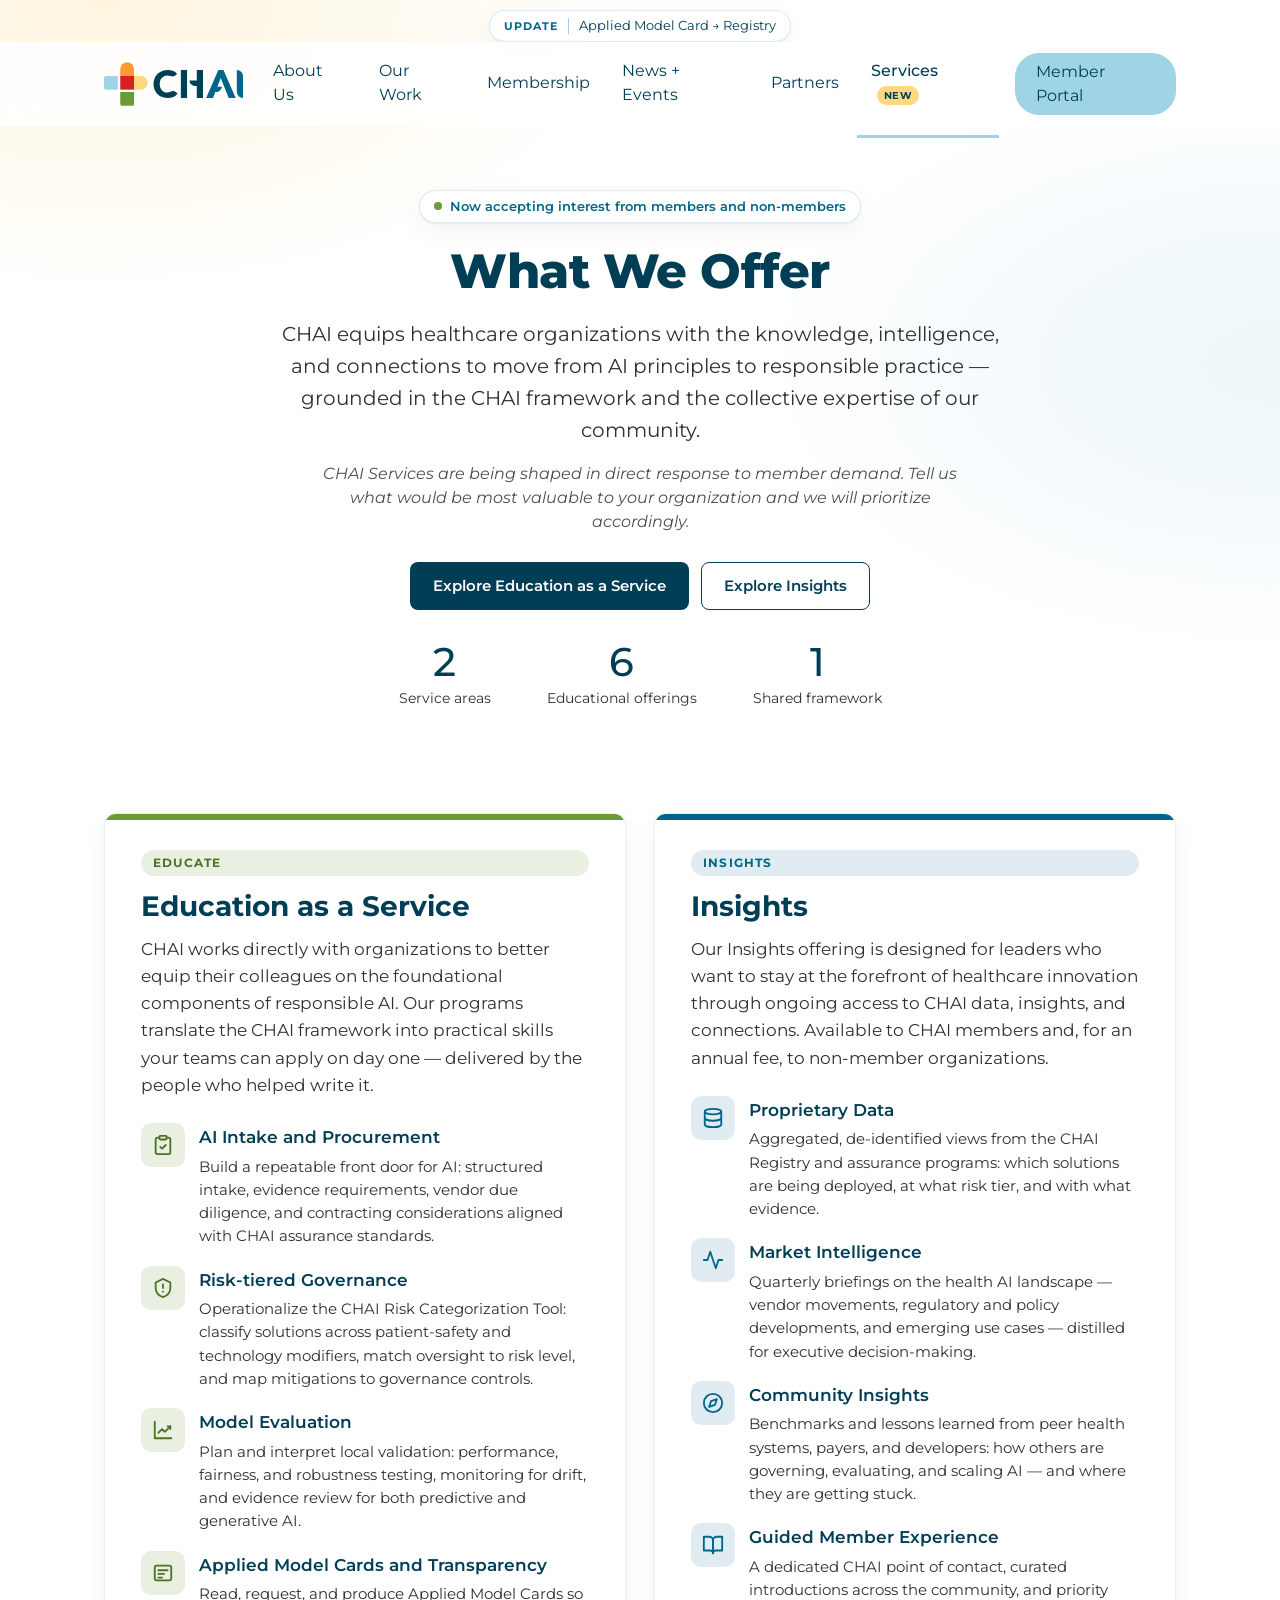
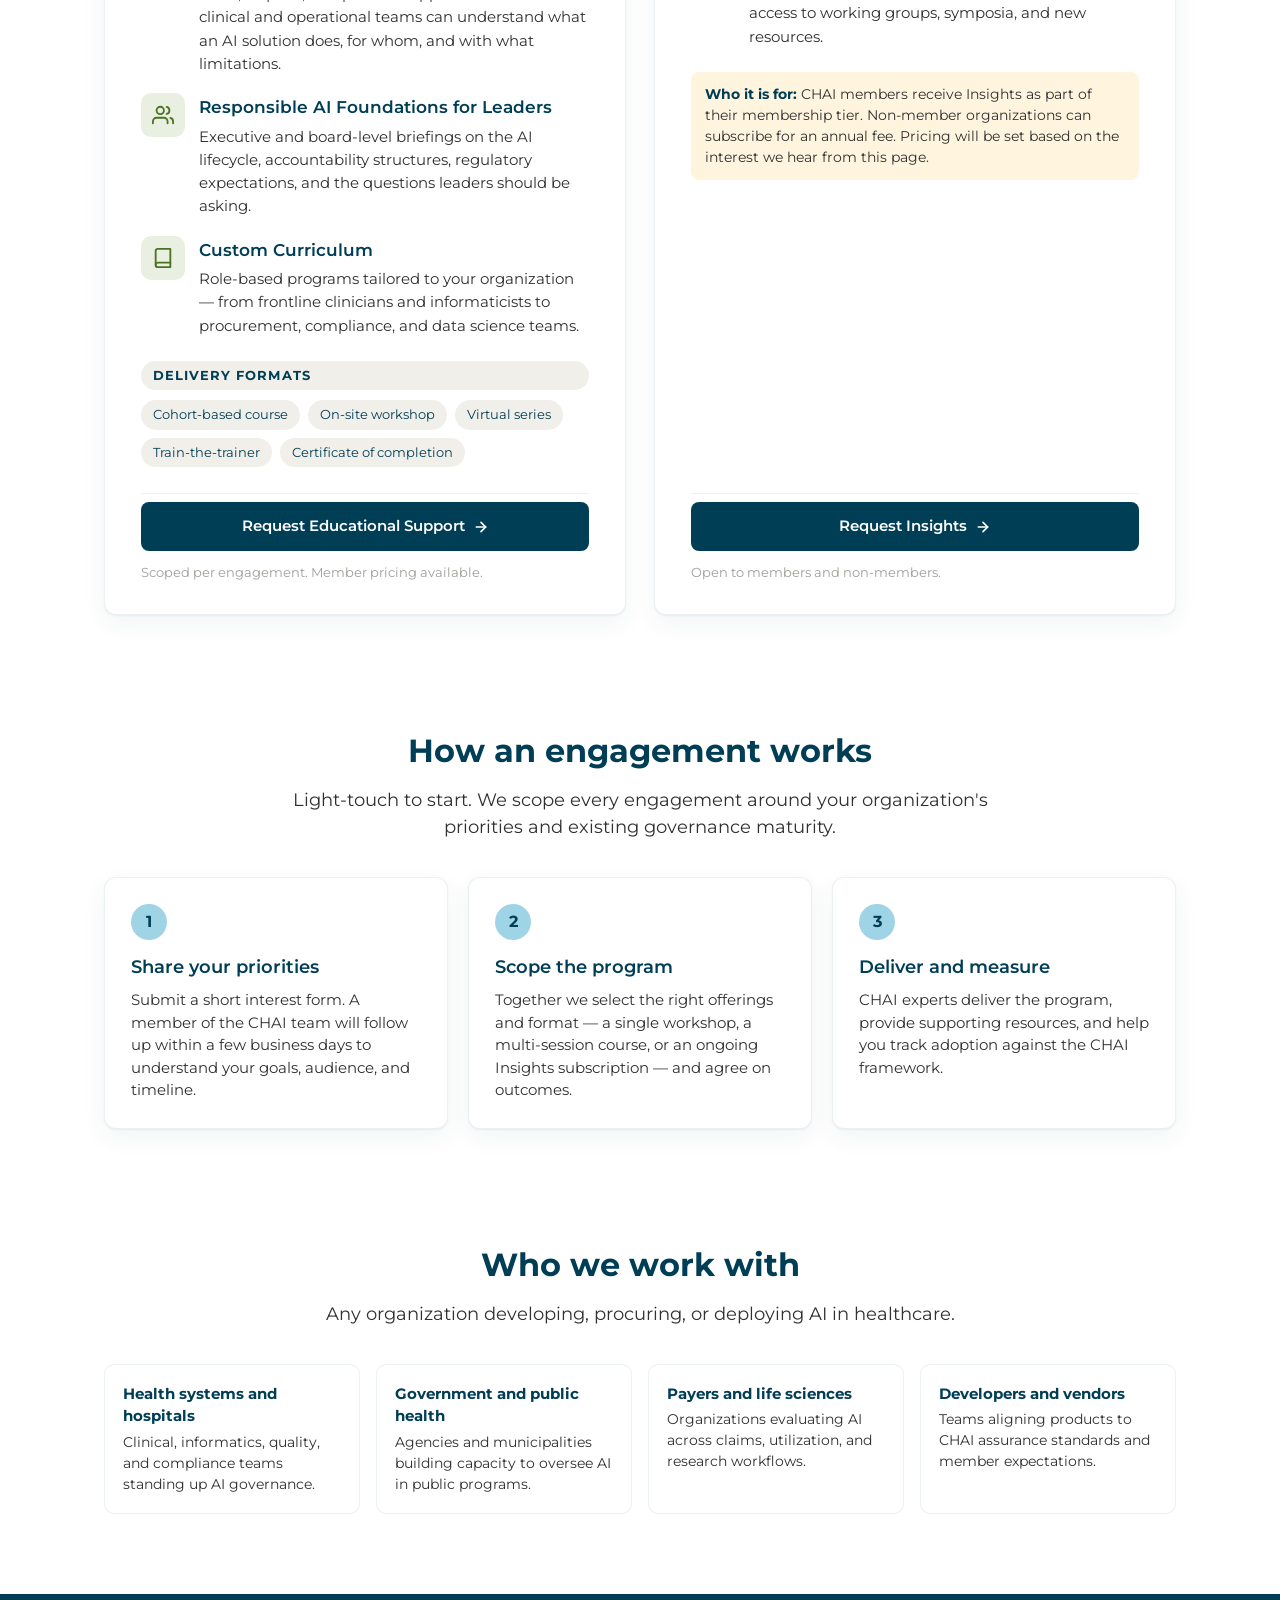
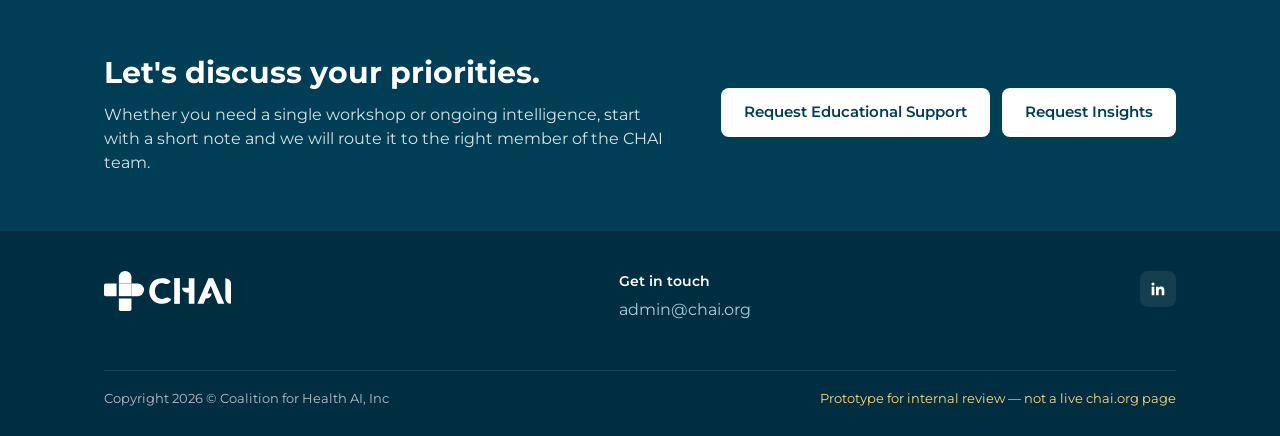
==== index.html @ 56fc94f6 "CHAI Services interest page prototype Education as a Service and Insights offerings with interest fo" ====
<!doctype html>
<html lang="en">
<head>
  <meta charset="utf-8">
  <meta name="viewport" content="width=device-width, initial-scale=1">
  <title>Services | CHAI</title>
  <meta name="description" content="CHAI Services: Education as a Service and Insights for healthcare organizations building responsible AI programs on the CHAI framework.">
  <link rel="icon" href="logo.svg" type="image/svg+xml">
  <link rel="preconnect" href="https://fonts.googleapis.com">
  <link rel="preconnect" href="https://fonts.gstatic.com" crossorigin>
  <link href="https://fonts.googleapis.com/css2?family=Montserrat:wght@400;500;600;700;800&display=swap" rel="stylesheet">
  <link rel="stylesheet" href="styles.css">
</head>
<body>

  <div class="announce">
    <a class="announce__pill" href="https://www.chai.org" target="_blank" rel="noopener"><span class="announce__tag">Update</span> Applied Model Card → Registry</a>
  </div>

  <header class="header">
    <div class="container nav">
      <a class="nav__logo" href="https://www.chai.org" aria-label="Coalition for Health AI home"><img src="logo.svg" alt="CHAI"></a>
      <nav aria-label="Primary">
        <ul class="nav__links" id="navLinks">
          <li><a href="https://www.chai.org/about-us">About Us</a></li>
          <li><a href="https://www.chai.org/our-work">Our Work</a></li>
          <li><a href="https://www.chai.org/membership">Membership</a></li>
          <li><a href="https://www.chai.org/news-events">News + Events</a></li>
          <li><a href="https://www.chai.org/partners">Partners</a></li>
          <li><a href="index.html" class="is-active" aria-current="page">Services<span class="is-new">New</span></a></li>
        </ul>
      </nav>
      <div class="nav__right">
        <a class="btn btn--pill" href="https://www.chai.org/member-portal">Member Portal</a>
        <button class="nav__toggle" id="navToggle" aria-expanded="false" aria-controls="navLinks">Menu</button>
      </div>
    </div>
  </header>

  <main>
    <!-- Hero -->
    <section class="hero container">
      <div class="hero__badge"><span class="dot"></span> Now accepting interest from members and non-members</div>
      <h1>What We Offer</h1>
      <p class="hero__lead">CHAI equips healthcare organizations with the knowledge, intelligence, and connections to move from AI principles to responsible practice — grounded in the CHAI framework and the collective expertise of our community.</p>
      <p class="hero__note">CHAI Services are being shaped in direct response to member demand. Tell us what would be most valuable to your organization and we will prioritize accordingly.</p>
      <div class="hero__actions">
        <a class="btn btn--primary" href="#education">Explore Education as a Service</a>
        <a class="btn btn--outline" href="#insights">Explore Insights</a>
      </div>
      <div class="stats" aria-label="At a glance">
        <div class="stat"><div class="stat__num">2</div><div class="stat__label">Service areas</div></div>
        <div class="stat"><div class="stat__num">6</div><div class="stat__label">Educational offerings</div></div>
        <div class="stat"><div class="stat__num">1</div><div class="stat__label">Shared framework</div></div>
      </div>
    </section>

    <!-- Two-column offerings -->
    <section class="section">
      <div class="container">
        <div class="offer-grid">

          <!-- LEFT: Education as a Service -->
          <article class="offer offer--educate" id="education">
            <span class="eyebrow eyebrow--educate">Educate</span>
            <h2>Education as a Service</h2>
            <p class="offer__intro">CHAI works directly with organizations to better equip their colleagues on the foundational components of responsible AI. Our programs translate the CHAI framework into practical skills your teams can apply on day one — delivered by the people who helped write it.</p>

            <ul class="offer__list">
              <li class="offer__item">
                <div class="offer__icon" aria-hidden="true">
                  <svg viewBox="0 0 24 24" fill="none" stroke="currentColor" stroke-width="2" stroke-linecap="round" stroke-linejoin="round"><rect x="8" y="2" width="8" height="4" rx="1"/><path d="M16 4h2a2 2 0 0 1 2 2v14a2 2 0 0 1-2 2H6a2 2 0 0 1-2-2V6a2 2 0 0 1 2-2h2"/><path d="M9 14l2 2 4-4"/></svg>
                </div>
                <div>
                  <h3>AI Intake and Procurement</h3>
                  <p>Build a repeatable front door for AI: structured intake, evidence requirements, vendor due diligence, and contracting considerations aligned with CHAI assurance standards.</p>
                </div>
              </li>
              <li class="offer__item">
                <div class="offer__icon" aria-hidden="true">
                  <svg viewBox="0 0 24 24" fill="none" stroke="currentColor" stroke-width="2" stroke-linecap="round" stroke-linejoin="round"><path d="M12 2l8 4v6c0 5-3.5 8.5-8 10-4.5-1.5-8-5-8-10V6l8-4z"/><path d="M12 8v4"/><path d="M12 16h.01"/></svg>
                </div>
                <div>
                  <h3>Risk-tiered Governance</h3>
                  <p>Operationalize the CHAI Risk Categorization Tool: classify solutions across patient-safety and technology modifiers, match oversight to risk level, and map mitigations to governance controls.</p>
                </div>
              </li>
              <li class="offer__item">
                <div class="offer__icon" aria-hidden="true">
                  <svg viewBox="0 0 24 24" fill="none" stroke="currentColor" stroke-width="2" stroke-linecap="round" stroke-linejoin="round"><path d="M3 3v18h18"/><path d="M7 15l4-4 3 3 6-6"/><path d="M17 8h3v3"/></svg>
                </div>
                <div>
                  <h3>Model Evaluation</h3>
                  <p>Plan and interpret local validation: performance, fairness, and robustness testing, monitoring for drift, and evidence review for both predictive and generative AI.</p>
                </div>
              </li>
              <li class="offer__item">
                <div class="offer__icon" aria-hidden="true">
                  <svg viewBox="0 0 24 24" fill="none" stroke="currentColor" stroke-width="2" stroke-linecap="round" stroke-linejoin="round"><rect x="3" y="4" width="18" height="16" rx="2"/><path d="M7 9h10"/><path d="M7 13h6"/><path d="M7 17h4"/></svg>
                </div>
                <div>
                  <h3>Applied Model Cards and Transparency</h3>
                  <p>Read, request, and produce Applied Model Cards so clinical and operational teams can understand what an AI solution does, for whom, and with what limitations.</p>
                </div>
              </li>
              <li class="offer__item">
                <div class="offer__icon" aria-hidden="true">
                  <svg viewBox="0 0 24 24" fill="none" stroke="currentColor" stroke-width="2" stroke-linecap="round" stroke-linejoin="round"><path d="M17 21v-2a4 4 0 0 0-4-4H5a4 4 0 0 0-4 4v2"/><circle cx="9" cy="7" r="4"/><path d="M23 21v-2a4 4 0 0 0-3-3.87"/><path d="M16 3.13a4 4 0 0 1 0 7.75"/></svg>
                </div>
                <div>
                  <h3>Responsible AI Foundations for Leaders</h3>
                  <p>Executive and board-level briefings on the AI lifecycle, accountability structures, regulatory expectations, and the questions leaders should be asking.</p>
                </div>
              </li>
              <li class="offer__item">
                <div class="offer__icon" aria-hidden="true">
                  <svg viewBox="0 0 24 24" fill="none" stroke="currentColor" stroke-width="2" stroke-linecap="round" stroke-linejoin="round"><path d="M4 19.5A2.5 2.5 0 0 1 6.5 17H20"/><path d="M6.5 2H20v20H6.5A2.5 2.5 0 0 1 4 19.5v-15A2.5 2.5 0 0 1 6.5 2z"/></svg>
                </div>
                <div>
                  <h3>Custom Curriculum</h3>
                  <p>Role-based programs tailored to your organization — from frontline clinicians and informaticists to procurement, compliance, and data science teams.</p>
                </div>
              </li>
            </ul>

            <ul class="offer__formats" aria-label="Delivery formats">
              <li class="offer__formats-label">Delivery formats</li>
              <li>Cohort-based course</li>
              <li>On-site workshop</li>
              <li>Virtual series</li>
              <li>Train-the-trainer</li>
              <li>Certificate of completion</li>
            </ul>

            <div class="offer__cta">
              <a class="btn btn--primary btn--block" href="request.html?service=education">Request Educational Support
                <svg viewBox="0 0 24 24" fill="none" stroke="currentColor" stroke-width="2.5" stroke-linecap="round" stroke-linejoin="round" aria-hidden="true"><path d="M5 12h14"/><path d="M12 5l7 7-7 7"/></svg>
              </a>
              <small>Scoped per engagement. Member pricing available.</small>
            </div>
          </article>

          <!-- RIGHT: Insights -->
          <article class="offer offer--insights" id="insights">
            <span class="eyebrow eyebrow--insights">Insights</span>
            <h2>Insights</h2>
            <p class="offer__intro">Our Insights offering is designed for leaders who want to stay at the forefront of healthcare innovation through ongoing access to CHAI data, insights, and connections. Available to CHAI members and, for an annual fee, to non-member organizations.</p>

            <ul class="offer__list">
              <li class="offer__item">
                <div class="offer__icon" aria-hidden="true">
                  <svg viewBox="0 0 24 24" fill="none" stroke="currentColor" stroke-width="2" stroke-linecap="round" stroke-linejoin="round"><ellipse cx="12" cy="5" rx="9" ry="3"/><path d="M21 12c0 1.66-4 3-9 3s-9-1.34-9-3"/><path d="M3 5v14c0 1.66 4 3 9 3s9-1.34 9-3V5"/></svg>
                </div>
                <div>
                  <h3>Proprietary Data</h3>
                  <p>Aggregated, de-identified views from the CHAI Registry and assurance programs: which solutions are being deployed, at what risk tier, and with what evidence.</p>
                </div>
              </li>
              <li class="offer__item">
                <div class="offer__icon" aria-hidden="true">
                  <svg viewBox="0 0 24 24" fill="none" stroke="currentColor" stroke-width="2" stroke-linecap="round" stroke-linejoin="round"><path d="M22 12h-4l-3 9L9 3l-3 9H2"/></svg>
                </div>
                <div>
                  <h3>Market Intelligence</h3>
                  <p>Quarterly briefings on the health AI landscape — vendor movements, regulatory and policy developments, and emerging use cases — distilled for executive decision-making.</p>
                </div>
              </li>
              <li class="offer__item">
                <div class="offer__icon" aria-hidden="true">
                  <svg viewBox="0 0 24 24" fill="none" stroke="currentColor" stroke-width="2" stroke-linecap="round" stroke-linejoin="round"><circle cx="12" cy="12" r="10"/><path d="M16.2 7.8l-2.1 6.3-6.3 2.1 2.1-6.3z"/></svg>
                </div>
                <div>
                  <h3>Community Insights</h3>
                  <p>Benchmarks and lessons learned from peer health systems, payers, and developers: how others are governing, evaluating, and scaling AI — and where they are getting stuck.</p>
                </div>
              </li>
              <li class="offer__item">
                <div class="offer__icon" aria-hidden="true">
                  <svg viewBox="0 0 24 24" fill="none" stroke="currentColor" stroke-width="2" stroke-linecap="round" stroke-linejoin="round"><path d="M2 3h6a4 4 0 0 1 4 4v14a3 3 0 0 0-3-3H2z"/><path d="M22 3h-6a4 4 0 0 0-4 4v14a3 3 0 0 1 3-3h7z"/></svg>
                </div>
                <div>
                  <h3>Guided Member Experience</h3>
                  <p>A dedicated CHAI point of contact, curated introductions across the community, and priority access to working groups, symposia, and new resources.</p>
                </div>
              </li>
            </ul>

            <p class="offer__pricing"><strong>Who it is for:</strong> CHAI members receive Insights as part of their membership tier. Non-member organizations can subscribe for an annual fee. Pricing will be set based on the interest we hear from this page.</p>

            <div class="offer__cta">
              <a class="btn btn--primary btn--block" href="request.html?service=insights">Request Insights
                <svg viewBox="0 0 24 24" fill="none" stroke="currentColor" stroke-width="2.5" stroke-linecap="round" stroke-linejoin="round" aria-hidden="true"><path d="M5 12h14"/><path d="M12 5l7 7-7 7"/></svg>
              </a>
              <small>Open to members and non-members.</small>
            </div>
          </article>

        </div>
      </div>
    </section>

    <!-- How it works -->
    <section class="section">
      <div class="container">
        <div class="section__head">
          <h2>How an engagement works</h2>
          <p>Light-touch to start. We scope every engagement around your organization's priorities and existing governance maturity.</p>
        </div>
        <div class="steps">
          <div class="step">
            <div class="step__num">1</div>
            <h3>Share your priorities</h3>
            <p>Submit a short interest form. A member of the CHAI team will follow up within a few business days to understand your goals, audience, and timeline.</p>
          </div>
          <div class="step">
            <div class="step__num">2</div>
            <h3>Scope the program</h3>
            <p>Together we select the right offerings and format — a single workshop, a multi-session course, or an ongoing Insights subscription — and agree on outcomes.</p>
          </div>
          <div class="step">
            <div class="step__num">3</div>
            <h3>Deliver and measure</h3>
            <p>CHAI experts deliver the program, provide supporting resources, and help you track adoption against the CHAI framework.</p>
          </div>
        </div>
      </div>
    </section>

    <!-- Audience -->
    <section class="section">
      <div class="container">
        <div class="section__head">
          <h2>Who we work with</h2>
          <p>Any organization developing, procuring, or deploying AI in healthcare.</p>
        </div>
        <div class="audience">
          <div class="audience__item"><strong>Health systems and hospitals</strong>Clinical, informatics, quality, and compliance teams standing up AI governance.</div>
          <div class="audience__item"><strong>Government and public health</strong>Agencies and municipalities building capacity to oversee AI in public programs.</div>
          <div class="audience__item"><strong>Payers and life sciences</strong>Organizations evaluating AI across claims, utilization, and research workflows.</div>
          <div class="audience__item"><strong>Developers and vendors</strong>Teams aligning products to CHAI assurance standards and member expectations.</div>
        </div>
      </div>
    </section>

    <!-- Contact band -->
    <section class="band">
      <div class="container">
        <div>
          <h2>Let's discuss your priorities.</h2>
          <p>Whether you need a single workshop or ongoing intelligence, start with a short note and we will route it to the right member of the CHAI team.</p>
        </div>
        <div class="band__actions">
          <a class="btn btn--light" href="request.html?service=education">Request Educational Support</a>
          <a class="btn btn--light" href="request.html?service=insights">Request Insights</a>
        </div>
      </div>
    </section>
  </main>

  <footer class="footer">
    <div class="container">
      <div class="footer__logo"><img src="logo.svg" alt="Coalition for Health AI"></div>
      <div>
        <h4>Get in touch</h4>
        <a href="mailto:admin@chai.org">admin@chai.org</a>
      </div>
      <div class="footer__social">
        <a href="https://www.linkedin.com/company/coalition-for-health-ai" target="_blank" rel="noopener" aria-label="CHAI on LinkedIn">
          <svg viewBox="0 0 24 24" fill="currentColor" aria-hidden="true"><path d="M20.45 20.45h-3.55v-5.57c0-1.33-.03-3.04-1.85-3.04-1.85 0-2.14 1.45-2.14 2.94v5.67H9.36V9h3.41v1.56h.05c.47-.9 1.63-1.85 3.36-1.85 3.6 0 4.27 2.37 4.27 5.45v6.29zM5.34 7.43a2.06 2.06 0 1 1 0-4.12 2.06 2.06 0 0 1 0 4.12zM7.12 20.45H3.56V9h3.56v11.45z"/></svg>
        </a>
      </div>
      <div class="footer__copy">
        <span>Copyright 2026 © Coalition for Health AI, Inc</span>
        <span class="footer__proto">Prototype for internal review — not a live chai.org page</span>
      </div>
    </div>
  </footer>

  <script src="app.js"></script>
</body>
</html>
---- styles.css ----
/* CHAI Services — brand tokens from the CHAI color guide */
:root {
  --dark-blue: #003E56;
  --medium-blue: #006689;
  --light-blue: #9ED4E5;
  --green: #6C9B35;
  --red: #D91F26;
  --orange: #FF9933;
  --yellow: #FFD880;
  --white: #FFFFFF;
  --light-gray: #F0EFEA;
  --medium-gray: #9E9F99;
  --dark-gray: #312F2F;
  --black: #000000;
  --light-blue-20: rgba(158, 212, 229, 0.20);
  --light-blue-40: rgba(158, 212, 229, 0.40);
  --green-15: rgba(108, 155, 53, 0.15);
  --yellow-25: rgba(255, 216, 128, 0.25);
  --orange-15: rgba(255, 153, 51, 0.15);
  --medium-blue-12: rgba(0, 102, 137, 0.12);
  --font: "Montserrat", "Helvetica Neue", Helvetica, Arial, sans-serif;
  --max: 1120px;
  --radius-card: 12px;
  --shadow: 0 1px 2px rgba(0, 62, 86, 0.06), 0 8px 24px rgba(0, 62, 86, 0.06);
}

* { box-sizing: border-box; }
html { scroll-behavior: smooth; }
body {
  margin: 0;
  font-family: var(--font);
  font-size: 16px;
  line-height: 1.5;
  color: var(--dark-gray);
  background: var(--white);
  background-image:
    radial-gradient(900px 500px at 8% 0%, var(--yellow-25), transparent 60%),
    radial-gradient(900px 500px at 100% 10%, var(--light-blue-20), transparent 60%);
  background-repeat: no-repeat;
  -webkit-font-smoothing: antialiased;
}
a { color: var(--medium-blue); text-decoration: none; }
a:hover { text-decoration: underline; }
img { max-width: 100%; display: block; }
.container { width: 100%; max-width: var(--max); margin: 0 auto; padding: 0 24px; }
.sr-only { position: absolute; width: 1px; height: 1px; overflow: hidden; clip: rect(0 0 0 0); }

/* Announcement bar */
.announce { display: flex; justify-content: center; padding: 10px 16px 0; }
.announce__pill {
  display: inline-flex; align-items: center; gap: 10px;
  background: var(--white); border: 1px solid var(--light-blue-40);
  border-radius: 999px; padding: 5px 14px; font-size: 13px; color: var(--dark-blue);
  box-shadow: var(--shadow);
}
.announce__tag { font-size: 11px; font-weight: 700; letter-spacing: .08em; text-transform: uppercase; color: var(--medium-blue); border-right: 1px solid var(--light-blue); padding-right: 10px; }

/* Header / nav */
.header { position: sticky; top: 0; z-index: 50; background: rgba(255,255,255,0.86); backdrop-filter: blur(10px); }
.nav { display: flex; align-items: center; justify-content: space-between; height: 84px; gap: 16px; }
.nav__logo img { height: 44px; width: auto; }
.nav__links { display: flex; align-items: center; gap: 4px; list-style: none; margin: 0; padding: 0; }
.nav__links a { display: inline-block; padding: 30px 14px 28px; color: var(--dark-blue); font-size: 16px; border-bottom: 3px solid transparent; }
.nav__links a:hover { text-decoration: none; color: var(--medium-blue); }
.nav__links a.is-active { border-bottom-color: var(--light-blue); font-weight: 500; }
.nav__links .is-new { display: inline-block; margin-left: 6px; font-size: 10px; font-weight: 700; letter-spacing: .06em; text-transform: uppercase; color: var(--dark-blue); background: var(--yellow); border-radius: 999px; padding: 2px 7px; vertical-align: middle; }
.nav__right { display: flex; align-items: center; gap: 10px; }
.nav__toggle { display: none; background: none; border: 1px solid var(--light-blue); border-radius: 8px; padding: 8px 10px; color: var(--dark-blue); font-family: inherit; }

/* Buttons */
.btn { display: inline-flex; align-items: center; justify-content: center; gap: 8px; font-family: inherit; cursor: pointer; border: 1px solid transparent; transition: background .15s, color .15s, transform .15s; }
.btn:hover { text-decoration: none; }
.btn--pill { background: var(--light-blue); color: var(--dark-blue); border-color: var(--light-blue); border-radius: 24px; padding: 6px 20px; font-size: 16px; }
.btn--pill:hover { background: #b6dfec; }
.btn--primary { background: var(--dark-blue); color: var(--white); border-radius: 8px; padding: 12px 22px; font-size: 15px; font-weight: 600; }
.btn--primary:hover { background: var(--medium-blue); }
.btn--outline { background: transparent; color: var(--dark-blue); border-color: var(--dark-blue); border-radius: 8px; padding: 11px 22px; font-size: 15px; font-weight: 600; }
.btn--outline:hover { background: var(--light-blue-20); }
.btn--light { background: var(--white); color: var(--dark-blue); border-radius: 8px; padding: 12px 22px; font-size: 15px; font-weight: 600; }
.btn--light:hover { background: var(--light-blue); }
.btn--block { width: 100%; }
.btn svg { width: 16px; height: 16px; }

/* Hero */
.hero { text-align: center; padding: 64px 0 40px; }
.hero__badge { display: inline-flex; align-items: center; gap: 8px; background: var(--white); border: 1px solid var(--light-blue-40); border-radius: 999px; padding: 6px 14px; font-size: 13px; font-weight: 600; color: var(--medium-blue); box-shadow: var(--shadow); margin-bottom: 22px; }
.hero__badge .dot { width: 8px; height: 8px; border-radius: 50%; background: var(--green); }
.hero h1 { font-size: 48px; line-height: 1.1; font-weight: 800; color: var(--dark-blue); margin: 0 0 20px; letter-spacing: -0.01em; }
.hero__lead { font-size: 20px; line-height: 1.6; color: var(--dark-gray); max-width: 760px; margin: 0 auto 16px; }
.hero__note { font-size: 16px; font-style: italic; color: var(--dark-gray); max-width: 680px; margin: 0 auto 28px; opacity: .85; }
.hero__actions { display: flex; gap: 12px; justify-content: center; flex-wrap: wrap; }
.stats { display: flex; justify-content: center; gap: 56px; padding: 32px 0 8px; flex-wrap: wrap; }
.stat { text-align: center; }
.stat__num { font-size: 40px; font-weight: 500; color: var(--dark-blue); line-height: 1; }
.stat__label { font-size: 14px; color: var(--dark-gray); margin-top: 6px; }

/* Section helpers */
.section { padding: 56px 0; }
.section__head { text-align: center; max-width: 720px; margin: 0 auto 36px; }
.section__head h2 { font-size: 32px; font-weight: 700; color: var(--dark-blue); margin: 0 0 12px; }
.section__head p { font-size: 18px; color: var(--dark-gray); margin: 0; }
.eyebrow { display: inline-block; font-size: 12px; font-weight: 700; letter-spacing: .1em; text-transform: uppercase; border-radius: 999px; padding: 4px 12px; margin-bottom: 14px; }
.eyebrow--educate { background: var(--green-15); color: #4e7224; }
.eyebrow--insights { background: var(--medium-blue-12); color: var(--medium-blue); }

/* Offer grid (Rock Health style two-column) */
.offer-grid { display: grid; grid-template-columns: 1fr 1fr; gap: 28px; align-items: stretch; }
.offer { background: var(--white); border: 1px solid rgba(0,62,86,0.08); border-radius: var(--radius-card); box-shadow: var(--shadow); padding: 36px 36px 32px; display: flex; flex-direction: column; position: relative; overflow: hidden; }
.offer::before { content: ""; position: absolute; left: 0; top: 0; right: 0; height: 6px; }
.offer--educate::before { background: var(--green); }
.offer--insights::before { background: var(--medium-blue); }
.offer h2 { font-size: 28px; font-weight: 700; color: var(--dark-blue); margin: 0 0 12px; line-height: 1.2; }
.offer__intro { font-size: 17px; line-height: 1.6; margin: 0 0 24px; }
.offer__list { list-style: none; margin: 0 0 24px; padding: 0; display: grid; gap: 18px; }
.offer__item { display: grid; grid-template-columns: 44px 1fr; gap: 14px; align-items: start; }
.offer__icon { width: 44px; height: 44px; border-radius: 10px; display: flex; align-items: center; justify-content: center; }
.offer__icon svg { width: 22px; height: 22px; }
.offer--educate .offer__icon { background: var(--green-15); color: #4e7224; }
.offer--insights .offer__icon { background: var(--medium-blue-12); color: var(--medium-blue); }
.offer__item h3 { font-size: 17px; font-weight: 600; color: var(--dark-blue); margin: 2px 0 4px; }
.offer__item p { margin: 0; font-size: 15px; line-height: 1.55; }
.offer__formats { display: flex; flex-wrap: wrap; gap: 8px; margin: 0 0 26px; padding: 0; list-style: none; }
.offer__formats li { font-size: 13px; color: var(--dark-blue); background: var(--light-gray); border-radius: 999px; padding: 5px 12px; }
.offer__formats-label { width: 100%; font-size: 12px; font-weight: 700; letter-spacing: .08em; text-transform: uppercase; color: var(--medium-gray); margin-bottom: 2px; }
.offer__cta { margin-top: auto; padding-top: 8px; border-top: 1px solid var(--light-gray); display: flex; flex-direction: column; gap: 12px; }
.offer__cta small { font-size: 13px; color: var(--medium-gray); }
.offer__pricing { background: var(--yellow-25); border-radius: 8px; padding: 12px 14px; font-size: 14px; margin: 0 0 22px; color: var(--dark-gray); }
.offer__pricing strong { color: var(--dark-blue); }

/* Steps */
.steps { display: grid; grid-template-columns: repeat(3, 1fr); gap: 20px; }
.step { background: var(--white); border-radius: var(--radius-card); border: 1px solid rgba(0,62,86,0.08); padding: 26px; box-shadow: var(--shadow); }
.step__num { width: 36px; height: 36px; border-radius: 50%; background: var(--light-blue); color: var(--dark-blue); font-weight: 700; display: flex; align-items: center; justify-content: center; margin-bottom: 14px; }
.step h3 { font-size: 18px; font-weight: 600; color: var(--dark-blue); margin: 0 0 8px; }
.step p { margin: 0; font-size: 15px; }

/* Audience */
.audience { display: grid; grid-template-columns: repeat(4, 1fr); gap: 16px; }
.audience__item { background: var(--white); border-radius: 10px; border: 1px solid rgba(0,62,86,0.08); padding: 18px; font-size: 14px; }
.audience__item strong { display: block; color: var(--dark-blue); font-size: 15px; margin-bottom: 4px; }

/* Contact band */
.band { background: var(--dark-blue); color: var(--white); padding: 56px 0; margin-top: 24px; }
.band .container { display: flex; align-items: center; justify-content: space-between; gap: 24px; flex-wrap: wrap; }
.band h2 { font-size: 30px; font-weight: 700; margin: 0 0 8px; color: var(--white); }
.band p { margin: 0; color: rgba(255,255,255,0.85); max-width: 560px; }
.band__actions { display: flex; gap: 12px; flex-wrap: wrap; }

/* Footer */
.footer { background: #002d3f; color: var(--white); padding: 40px 0 28px; }
.footer .container { display: flex; align-items: flex-start; justify-content: space-between; gap: 24px; flex-wrap: wrap; }
.footer__logo img { height: 40px; width: auto; filter: brightness(0) invert(1); }
.footer h4 { margin: 0 0 6px; font-size: 14px; font-weight: 600; color: var(--white); }
.footer a { color: var(--light-blue); }
.footer__social a { display: inline-flex; width: 36px; height: 36px; border-radius: 8px; background: rgba(255,255,255,0.08); align-items: center; justify-content: center; color: var(--white); }
.footer__social svg { width: 18px; height: 18px; }
.footer__copy { width: 100%; margin-top: 24px; padding-top: 18px; border-top: 1px solid rgba(255,255,255,0.12); font-size: 13px; color: rgba(255,255,255,0.7); display: flex; justify-content: space-between; flex-wrap: wrap; gap: 8px; }
.footer__proto { color: var(--yellow); }

/* Form page */
.form-wrap { max-width: 680px; margin: 0 auto; }
.form-card { background: var(--white); border-radius: var(--radius-card); border: 1px solid rgba(0,62,86,0.08); box-shadow: var(--shadow); padding: 36px; }
.form-card.is-hidden { display: none; }
.field { margin-bottom: 20px; }
.field label { display: block; font-size: 14px; font-weight: 600; color: var(--dark-blue); margin-bottom: 6px; }
.field label .req { color: var(--red); }
.field input, .field select, .field textarea {
  width: 100%; font-family: inherit; font-size: 16px; color: var(--dark-gray);
  border: 1px solid #cfd8dc; border-radius: 8px; padding: 12px 14px; background: var(--white);
}
.field input:focus, .field select:focus, .field textarea:focus { outline: 2px solid var(--light-blue); border-color: var(--medium-blue); }
.field textarea { min-height: 140px; resize: vertical; }
.field__hint { font-size: 13px; color: var(--medium-gray); margin-top: 6px; }
.field.has-error input, .field.has-error select, .field.has-error textarea { border-color: var(--red); }
.field__error { display: none; font-size: 13px; color: var(--red); margin-top: 6px; }
.field.has-error .field__error { display: block; }
.form-foot { display: flex; align-items: center; justify-content: space-between; gap: 16px; flex-wrap: wrap; margin-top: 8px; }
.form-foot small { color: var(--medium-gray); font-size: 13px; }
.success { display: none; text-align: center; }
.success.is-visible { display: block; }
.success__icon { width: 64px; height: 64px; border-radius: 50%; background: var(--green-15); color: var(--green); display: flex; align-items: center; justify-content: center; margin: 0 auto 18px; }
.success__icon svg { width: 30px; height: 30px; }
.success h2 { color: var(--dark-blue); font-size: 26px; margin: 0 0 10px; }
.success p { margin: 0 0 20px; }
.summary { text-align: left; background: var(--light-gray); border-radius: 8px; padding: 16px 18px; font-size: 14px; margin: 0 0 22px; }
.summary dt { font-weight: 600; color: var(--dark-blue); margin-top: 8px; }
.summary dt:first-child { margin-top: 0; }
.summary dd { margin: 0; white-space: pre-wrap; }
.service-chips { display: flex; gap: 8px; flex-wrap: wrap; margin-bottom: 26px; }
.service-chips button { font-family: inherit; font-size: 13px; border: 1px solid var(--light-blue); background: var(--white); color: var(--dark-blue); border-radius: 999px; padding: 6px 12px; cursor: pointer; }
.service-chips button.is-on { background: var(--light-blue); font-weight: 600; }

/* Responsive */
@media (max-width: 960px) {
  .offer-grid { grid-template-columns: 1fr; }
  .steps { grid-template-columns: 1fr; }
  .audience { grid-template-columns: 1fr 1fr; }
}
@media (max-width: 820px) {
  .nav__links { display: none; position: absolute; top: 84px; left: 0; right: 0; background: var(--white); flex-direction: column; align-items: stretch; padding: 8px 16px 16px; box-shadow: var(--shadow); }
  .nav__links.is-open { display: flex; }
  .nav__links a { padding: 12px 8px; border-bottom: 1px solid var(--light-gray); border-left: 3px solid transparent; }
  .nav__links a.is-active { border-bottom-color: var(--light-gray); border-left-color: var(--light-blue); }
  .nav__toggle { display: inline-block; }
  .hero h1 { font-size: 36px; }
  .hero__lead { font-size: 18px; }
  .offer { padding: 28px 22px; }
  .form-card { padding: 24px 18px; }
  .audience { grid-template-columns: 1fr; }
  .stats { gap: 32px; }
}
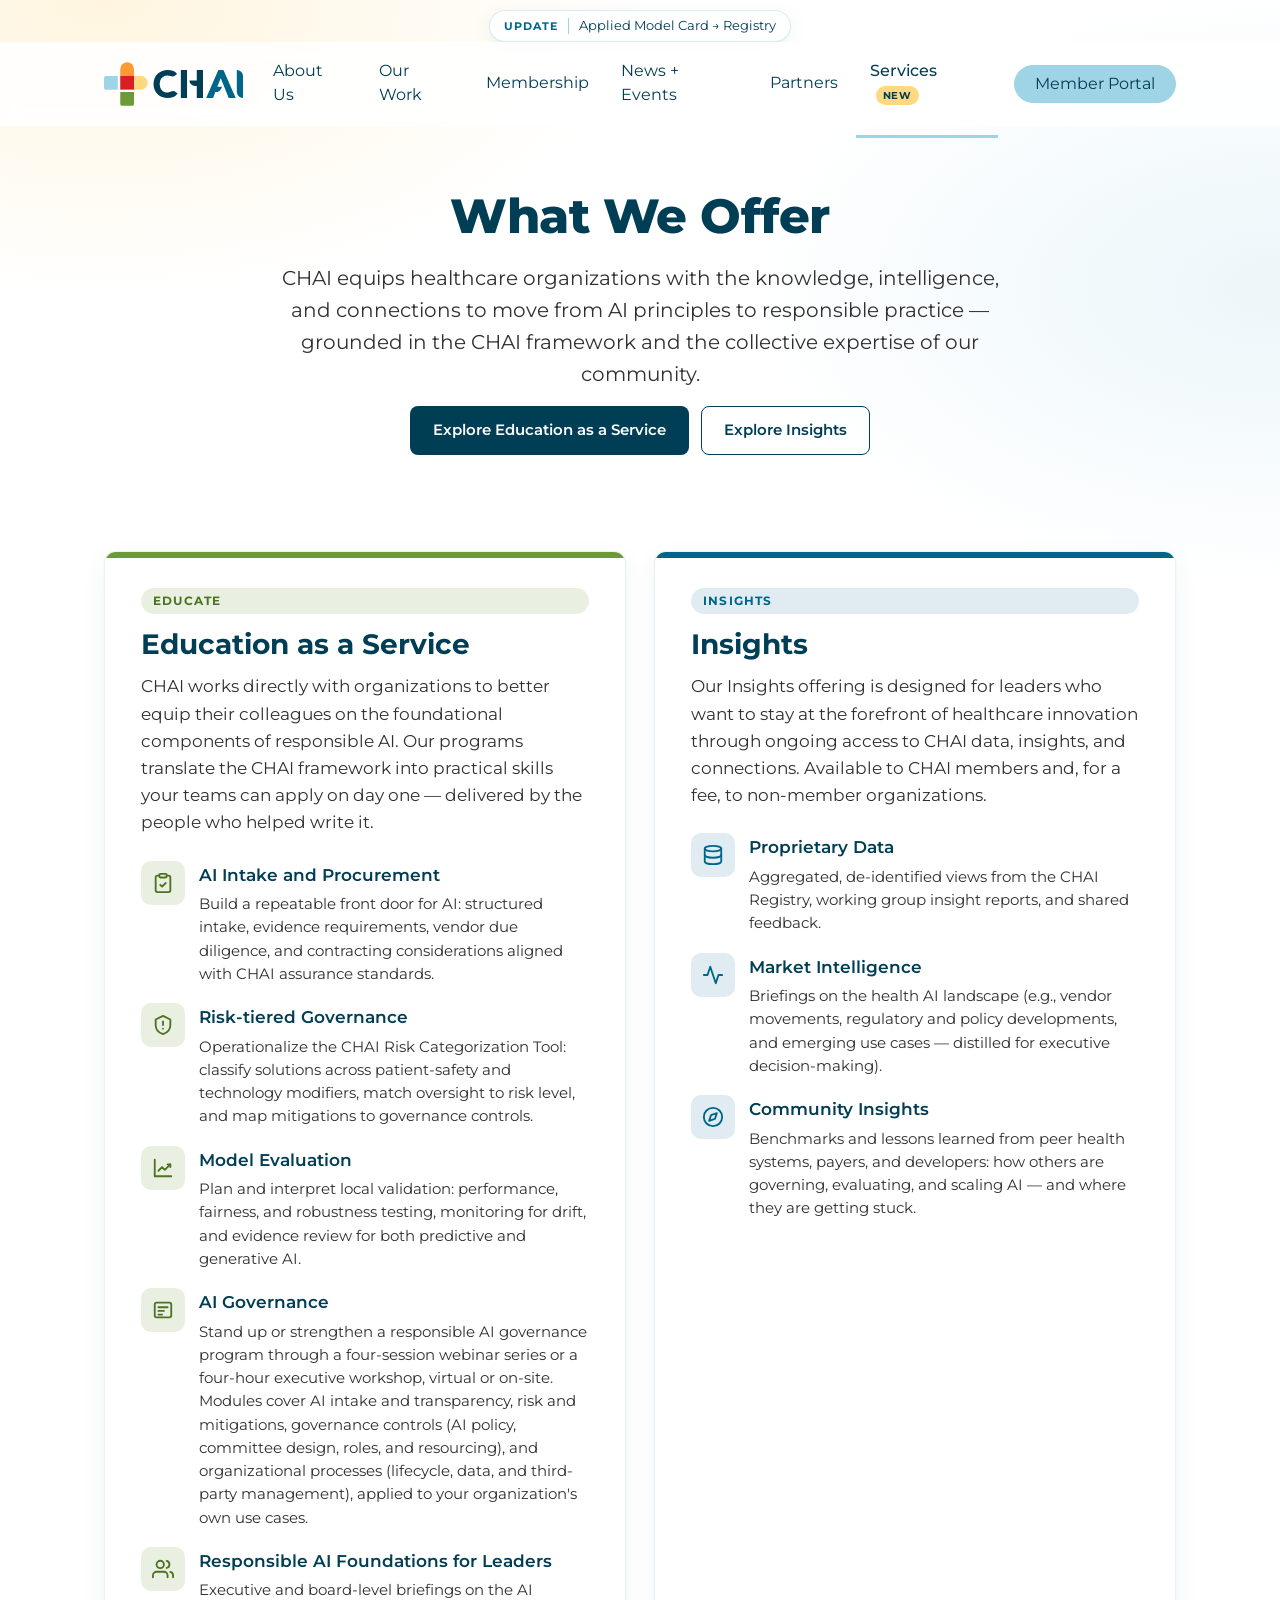
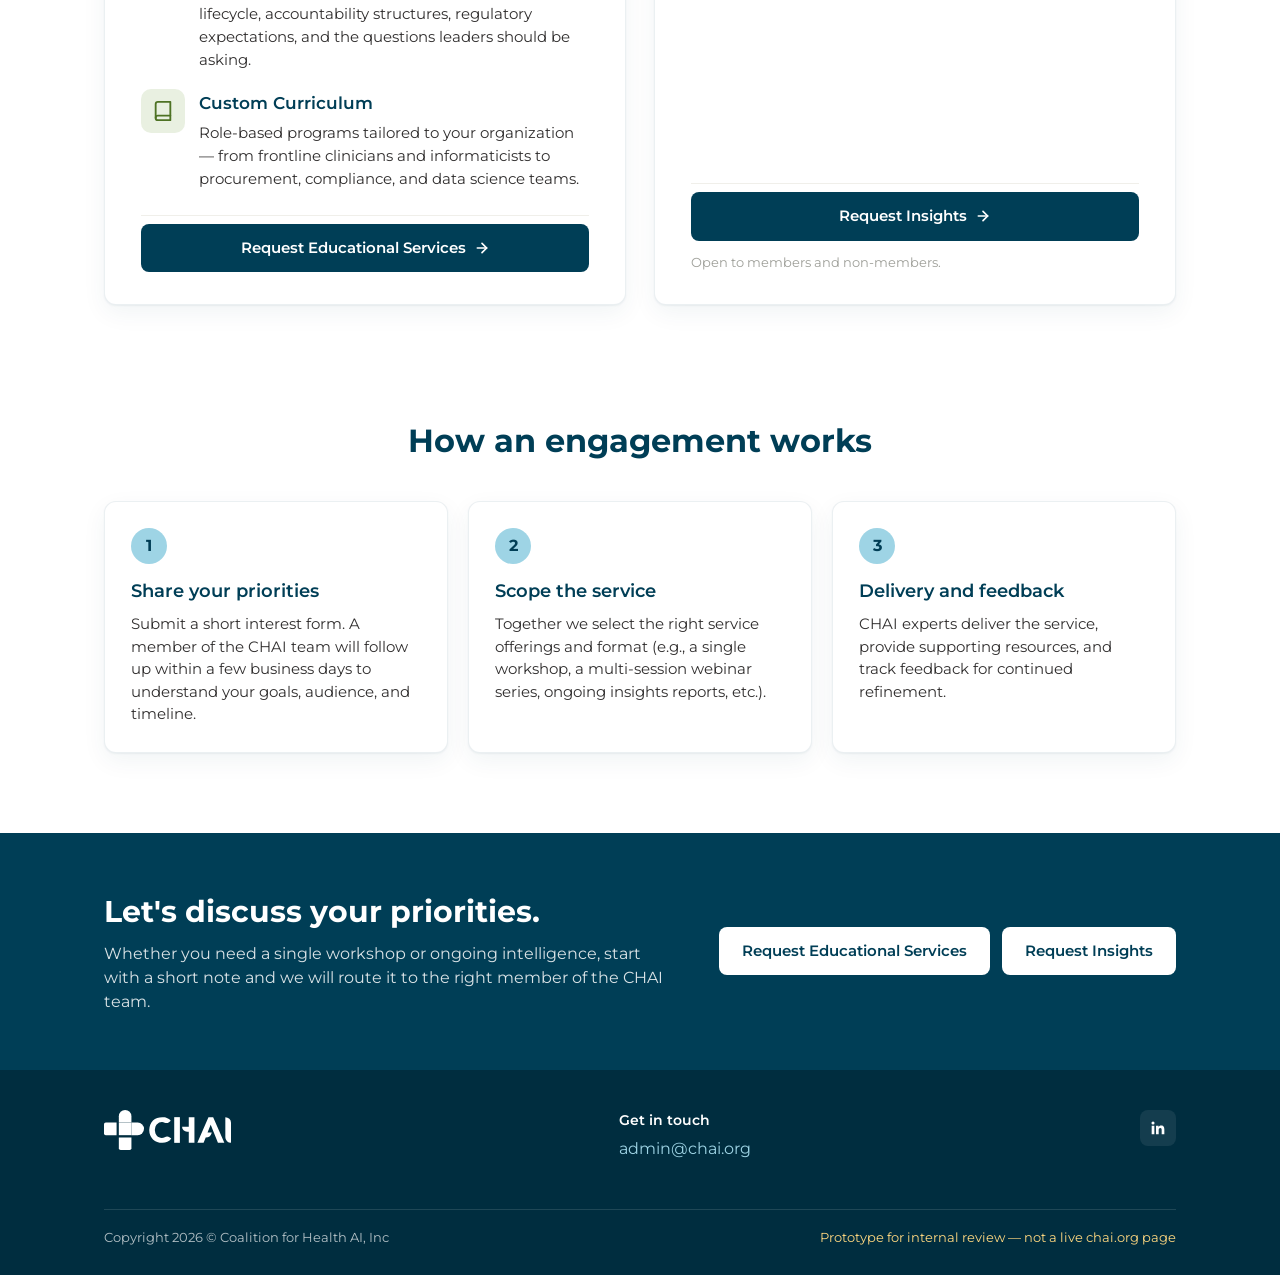
==== commit d23c9066: "Round 2 content edits Trim hero, remove stats and audience sections, add AI Governance offering from" ====
--- a/index.html
+++ b/index.html
@@ -40,18 +40,11 @@
   <main>
     <!-- Hero -->
     <section class="hero container">
-      <div class="hero__badge"><span class="dot"></span> Now accepting interest from members and non-members</div>
       <h1>What We Offer</h1>
       <p class="hero__lead">CHAI equips healthcare organizations with the knowledge, intelligence, and connections to move from AI principles to responsible practice — grounded in the CHAI framework and the collective expertise of our community.</p>
-      <p class="hero__note">CHAI Services are being shaped in direct response to member demand. Tell us what would be most valuable to your organization and we will prioritize accordingly.</p>
       <div class="hero__actions">
         <a class="btn btn--primary" href="#education">Explore Education as a Service</a>
         <a class="btn btn--outline" href="#insights">Explore Insights</a>
-      </div>
-      <div class="stats" aria-label="At a glance">
-        <div class="stat"><div class="stat__num">2</div><div class="stat__label">Service areas</div></div>
-        <div class="stat"><div class="stat__num">6</div><div class="stat__label">Educational offerings</div></div>
-        <div class="stat"><div class="stat__num">1</div><div class="stat__label">Shared framework</div></div>
       </div>
     </section>
 
@@ -99,8 +92,8 @@
                   <svg viewBox="0 0 24 24" fill="none" stroke="currentColor" stroke-width="2" stroke-linecap="round" stroke-linejoin="round"><rect x="3" y="4" width="18" height="16" rx="2"/><path d="M7 9h10"/><path d="M7 13h6"/><path d="M7 17h4"/></svg>
                 </div>
                 <div>
-                  <h3>Applied Model Cards and Transparency</h3>
-                  <p>Read, request, and produce Applied Model Cards so clinical and operational teams can understand what an AI solution does, for whom, and with what limitations.</p>
+                  <h3>AI Governance</h3>
+                  <p>Stand up or strengthen a responsible AI governance program through a four-session webinar series or a four-hour executive workshop, virtual or on-site. Modules cover AI intake and transparency, risk and mitigations, governance controls (AI policy, committee design, roles, and resourcing), and organizational processes (lifecycle, data, and third-party management), applied to your organization's own use cases.</p>
                 </div>
               </li>
               <li class="offer__item">
@@ -123,20 +116,10 @@
               </li>
             </ul>
 
-            <ul class="offer__formats" aria-label="Delivery formats">
-              <li class="offer__formats-label">Delivery formats</li>
-              <li>Cohort-based course</li>
-              <li>On-site workshop</li>
-              <li>Virtual series</li>
-              <li>Train-the-trainer</li>
-              <li>Certificate of completion</li>
-            </ul>
-
             <div class="offer__cta">
-              <a class="btn btn--primary btn--block" href="request.html?service=education">Request Educational Support
+              <a class="btn btn--primary btn--block" href="request.html?service=education">Request Educational Services
                 <svg viewBox="0 0 24 24" fill="none" stroke="currentColor" stroke-width="2.5" stroke-linecap="round" stroke-linejoin="round" aria-hidden="true"><path d="M5 12h14"/><path d="M12 5l7 7-7 7"/></svg>
               </a>
-              <small>Scoped per engagement. Member pricing available.</small>
             </div>
           </article>
 
@@ -144,7 +127,7 @@
           <article class="offer offer--insights" id="insights">
             <span class="eyebrow eyebrow--insights">Insights</span>
             <h2>Insights</h2>
-            <p class="offer__intro">Our Insights offering is designed for leaders who want to stay at the forefront of healthcare innovation through ongoing access to CHAI data, insights, and connections. Available to CHAI members and, for an annual fee, to non-member organizations.</p>
+            <p class="offer__intro">Our Insights offering is designed for leaders who want to stay at the forefront of healthcare innovation through ongoing access to CHAI data, insights, and connections. Available to CHAI members and, for a fee, to non-member organizations.</p>
 
             <ul class="offer__list">
               <li class="offer__item">
@@ -153,7 +136,7 @@
                 </div>
                 <div>
                   <h3>Proprietary Data</h3>
-                  <p>Aggregated, de-identified views from the CHAI Registry and assurance programs: which solutions are being deployed, at what risk tier, and with what evidence.</p>
+                  <p>Aggregated, de-identified views from the CHAI Registry, working group insight reports, and shared feedback.</p>
                 </div>
               </li>
               <li class="offer__item">
@@ -162,7 +145,7 @@
                 </div>
                 <div>
                   <h3>Market Intelligence</h3>
-                  <p>Quarterly briefings on the health AI landscape — vendor movements, regulatory and policy developments, and emerging use cases — distilled for executive decision-making.</p>
+                  <p>Briefings on the health AI landscape (e.g., vendor movements, regulatory and policy developments, and emerging use cases — distilled for executive decision-making).</p>
                 </div>
               </li>
               <li class="offer__item">
@@ -174,18 +157,7 @@
                   <p>Benchmarks and lessons learned from peer health systems, payers, and developers: how others are governing, evaluating, and scaling AI — and where they are getting stuck.</p>
                 </div>
               </li>
-              <li class="offer__item">
-                <div class="offer__icon" aria-hidden="true">
-                  <svg viewBox="0 0 24 24" fill="none" stroke="currentColor" stroke-width="2" stroke-linecap="round" stroke-linejoin="round"><path d="M2 3h6a4 4 0 0 1 4 4v14a3 3 0 0 0-3-3H2z"/><path d="M22 3h-6a4 4 0 0 0-4 4v14a3 3 0 0 1 3-3h7z"/></svg>
-                </div>
-                <div>
-                  <h3>Guided Member Experience</h3>
-                  <p>A dedicated CHAI point of contact, curated introductions across the community, and priority access to working groups, symposia, and new resources.</p>
-                </div>
-              </li>
             </ul>
-
-            <p class="offer__pricing"><strong>Who it is for:</strong> CHAI members receive Insights as part of their membership tier. Non-member organizations can subscribe for an annual fee. Pricing will be set based on the interest we hear from this page.</p>
 
             <div class="offer__cta">
               <a class="btn btn--primary btn--block" href="request.html?service=insights">Request Insights
@@ -204,7 +176,6 @@
       <div class="container">
         <div class="section__head">
           <h2>How an engagement works</h2>
-          <p>Light-touch to start. We scope every engagement around your organization's priorities and existing governance maturity.</p>
         </div>
         <div class="steps">
           <div class="step">
@@ -214,30 +185,14 @@
           </div>
           <div class="step">
             <div class="step__num">2</div>
-            <h3>Scope the program</h3>
-            <p>Together we select the right offerings and format — a single workshop, a multi-session course, or an ongoing Insights subscription — and agree on outcomes.</p>
+            <h3>Scope the service</h3>
+            <p>Together we select the right service offerings and format (e.g., a single workshop, a multi-session webinar series, ongoing insights reports, etc.).</p>
           </div>
           <div class="step">
             <div class="step__num">3</div>
-            <h3>Deliver and measure</h3>
-            <p>CHAI experts deliver the program, provide supporting resources, and help you track adoption against the CHAI framework.</p>
+            <h3>Delivery and feedback</h3>
+            <p>CHAI experts deliver the service, provide supporting resources, and track feedback for continued refinement.</p>
           </div>
-        </div>
-      </div>
-    </section>
-
-    <!-- Audience -->
-    <section class="section">
-      <div class="container">
-        <div class="section__head">
-          <h2>Who we work with</h2>
-          <p>Any organization developing, procuring, or deploying AI in healthcare.</p>
-        </div>
-        <div class="audience">
-          <div class="audience__item"><strong>Health systems and hospitals</strong>Clinical, informatics, quality, and compliance teams standing up AI governance.</div>
-          <div class="audience__item"><strong>Government and public health</strong>Agencies and municipalities building capacity to oversee AI in public programs.</div>
-          <div class="audience__item"><strong>Payers and life sciences</strong>Organizations evaluating AI across claims, utilization, and research workflows.</div>
-          <div class="audience__item"><strong>Developers and vendors</strong>Teams aligning products to CHAI assurance standards and member expectations.</div>
         </div>
       </div>
     </section>
@@ -250,7 +205,7 @@
           <p>Whether you need a single workshop or ongoing intelligence, start with a short note and we will route it to the right member of the CHAI team.</p>
         </div>
         <div class="band__actions">
-          <a class="btn btn--light" href="request.html?service=education">Request Educational Support</a>
+          <a class="btn btn--light" href="request.html?service=education">Request Educational Services</a>
           <a class="btn btn--light" href="request.html?service=insights">Request Insights</a>
         </div>
       </div>
--- a/styles.css
+++ b/styles.css
@@ -70,7 +70,7 @@
 /* Buttons */
 .btn { display: inline-flex; align-items: center; justify-content: center; gap: 8px; font-family: inherit; cursor: pointer; border: 1px solid transparent; transition: background .15s, color .15s, transform .15s; }
 .btn:hover { text-decoration: none; }
-.btn--pill { background: var(--light-blue); color: var(--dark-blue); border-color: var(--light-blue); border-radius: 24px; padding: 6px 20px; font-size: 16px; }
+.btn--pill { white-space: nowrap; background: var(--light-blue); color: var(--dark-blue); border-color: var(--light-blue); border-radius: 24px; padding: 6px 20px; font-size: 16px; }
 .btn--pill:hover { background: #b6dfec; }
 .btn--primary { background: var(--dark-blue); color: var(--white); border-radius: 8px; padding: 12px 22px; font-size: 15px; font-weight: 600; }
 .btn--primary:hover { background: var(--medium-blue); }
@@ -199,7 +199,8 @@
 @media (max-width: 820px) {
   .nav__links { display: none; position: absolute; top: 84px; left: 0; right: 0; background: var(--white); flex-direction: column; align-items: stretch; padding: 8px 16px 16px; box-shadow: var(--shadow); }
   .nav__links.is-open { display: flex; }
-  .nav__links a { padding: 12px 8px; border-bottom: 1px solid var(--light-gray); border-left: 3px solid transparent; }
+  .nav__links li { width: 100%; }
+  .nav__links a { display: block; padding: 12px 8px; border-bottom: 1px solid var(--light-gray); border-left: 3px solid transparent; }
   .nav__links a.is-active { border-bottom-color: var(--light-gray); border-left-color: var(--light-blue); }
   .nav__toggle { display: inline-block; }
   .hero h1 { font-size: 36px; }
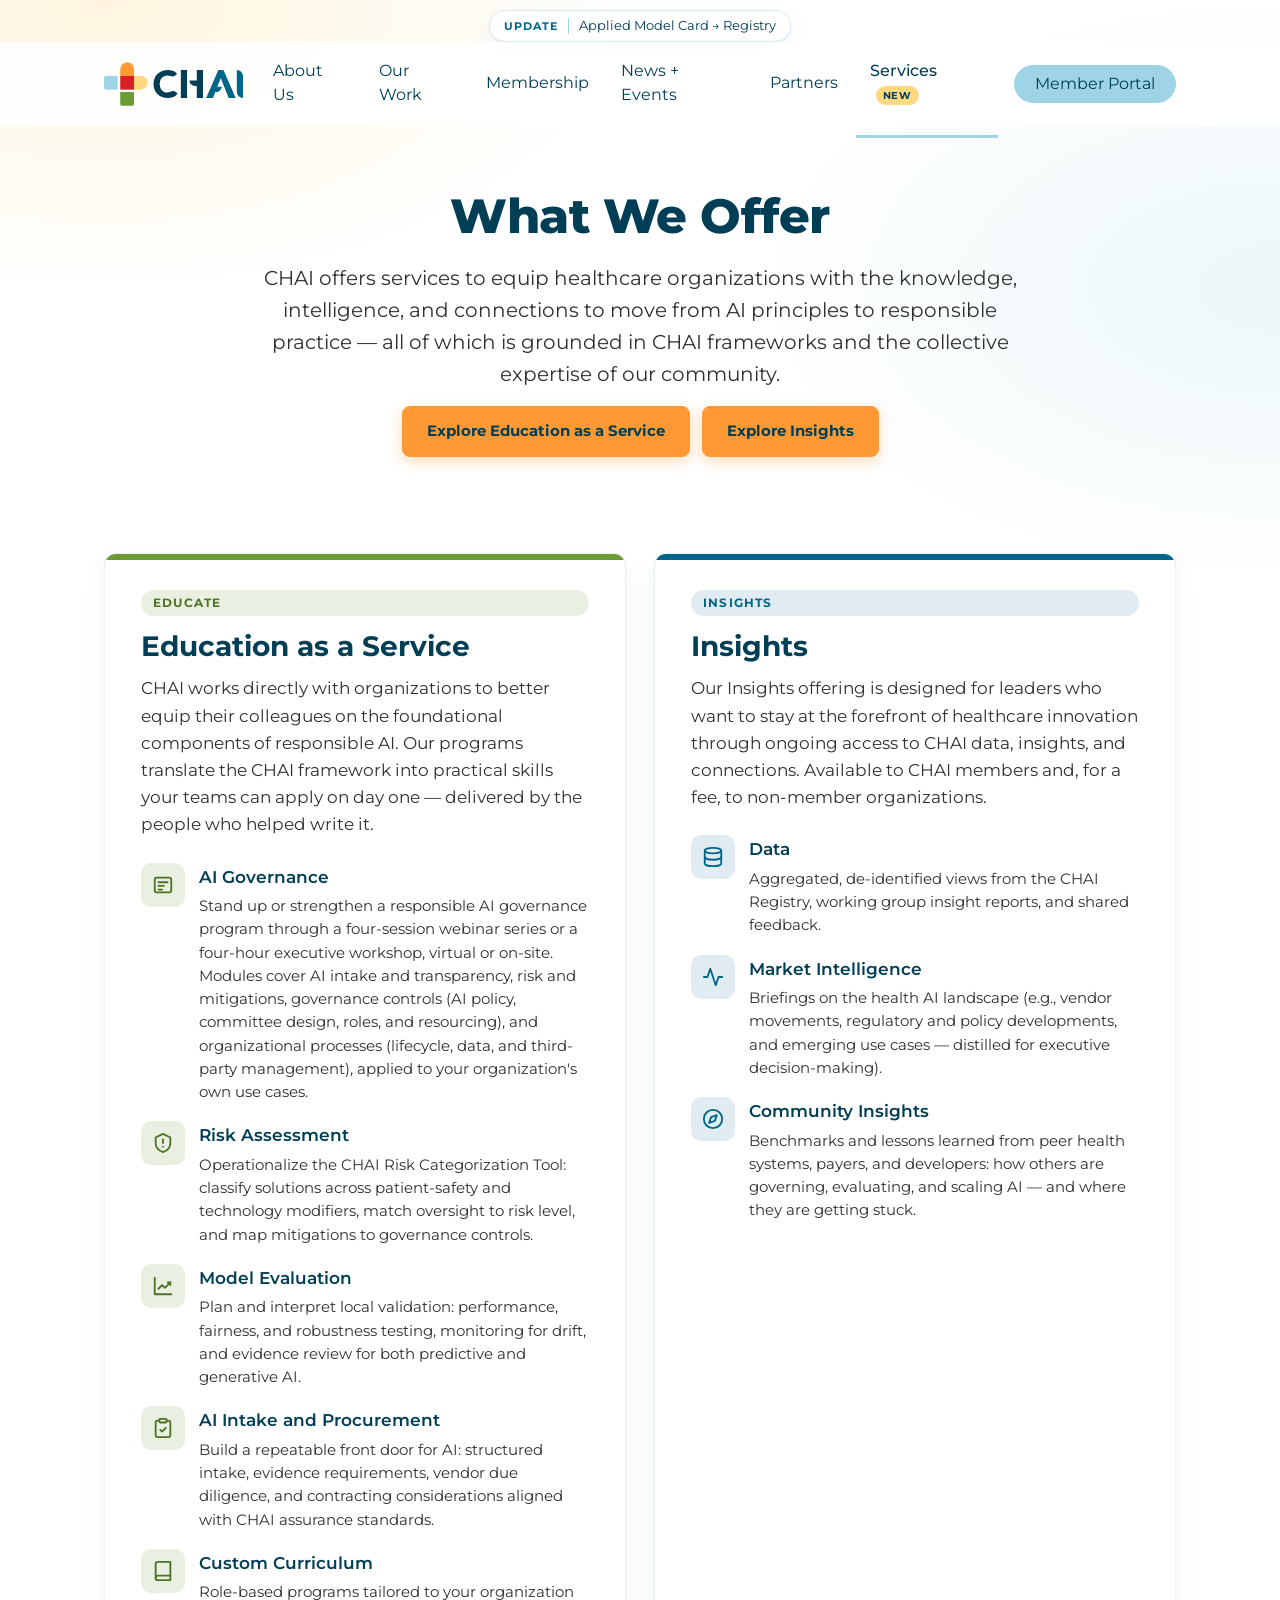
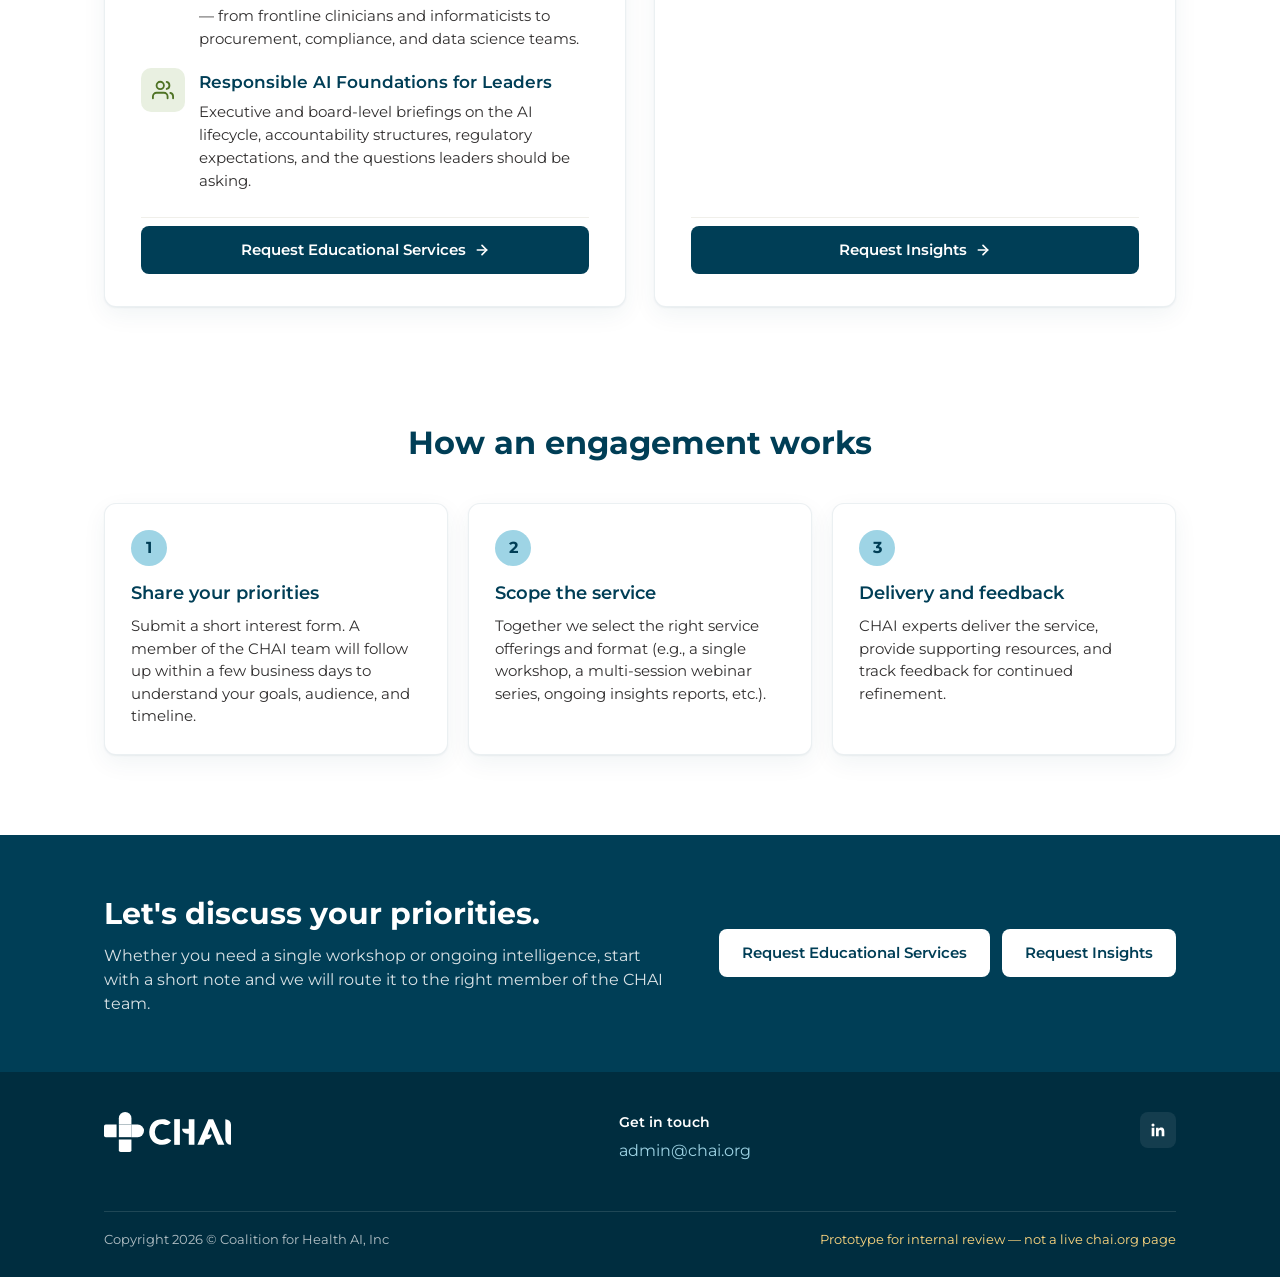
==== commit e0473f5b: "Round 3 edits: hero copy, orange CTAs, reorder offerings, rename Risk Assessment and Data Co-Authore" ====
--- a/index.html
+++ b/index.html
@@ -41,10 +41,10 @@
     <!-- Hero -->
     <section class="hero container">
       <h1>What We Offer</h1>
-      <p class="hero__lead">CHAI equips healthcare organizations with the knowledge, intelligence, and connections to move from AI principles to responsible practice — grounded in the CHAI framework and the collective expertise of our community.</p>
+      <p class="hero__lead">CHAI offers services to equip healthcare organizations with the knowledge, intelligence, and connections to move from AI principles to responsible practice — all of which is grounded in CHAI frameworks and the collective expertise of our community.</p>
       <div class="hero__actions">
-        <a class="btn btn--primary" href="#education">Explore Education as a Service</a>
-        <a class="btn btn--outline" href="#insights">Explore Insights</a>
+        <a class="btn btn--cta" href="#education">Explore Education as a Service</a>
+        <a class="btn btn--cta" href="#insights">Explore Insights</a>
       </div>
     </section>
 
@@ -62,6 +62,33 @@
             <ul class="offer__list">
               <li class="offer__item">
                 <div class="offer__icon" aria-hidden="true">
+                  <svg viewBox="0 0 24 24" fill="none" stroke="currentColor" stroke-width="2" stroke-linecap="round" stroke-linejoin="round"><rect x="3" y="4" width="18" height="16" rx="2"/><path d="M7 9h10"/><path d="M7 13h6"/><path d="M7 17h4"/></svg>
+                </div>
+                <div>
+                  <h3>AI Governance</h3>
+                  <p>Stand up or strengthen a responsible AI governance program through a four-session webinar series or a four-hour executive workshop, virtual or on-site. Modules cover AI intake and transparency, risk and mitigations, governance controls (AI policy, committee design, roles, and resourcing), and organizational processes (lifecycle, data, and third-party management), applied to your organization's own use cases.</p>
+                </div>
+              </li>
+              <li class="offer__item">
+                <div class="offer__icon" aria-hidden="true">
+                  <svg viewBox="0 0 24 24" fill="none" stroke="currentColor" stroke-width="2" stroke-linecap="round" stroke-linejoin="round"><path d="M12 2l8 4v6c0 5-3.5 8.5-8 10-4.5-1.5-8-5-8-10V6l8-4z"/><path d="M12 8v4"/><path d="M12 16h.01"/></svg>
+                </div>
+                <div>
+                  <h3>Risk Assessment</h3>
+                  <p>Operationalize the CHAI Risk Categorization Tool: classify solutions across patient-safety and technology modifiers, match oversight to risk level, and map mitigations to governance controls.</p>
+                </div>
+              </li>
+              <li class="offer__item">
+                <div class="offer__icon" aria-hidden="true">
+                  <svg viewBox="0 0 24 24" fill="none" stroke="currentColor" stroke-width="2" stroke-linecap="round" stroke-linejoin="round"><path d="M3 3v18h18"/><path d="M7 15l4-4 3 3 6-6"/><path d="M17 8h3v3"/></svg>
+                </div>
+                <div>
+                  <h3>Model Evaluation</h3>
+                  <p>Plan and interpret local validation: performance, fairness, and robustness testing, monitoring for drift, and evidence review for both predictive and generative AI.</p>
+                </div>
+              </li>
+              <li class="offer__item">
+                <div class="offer__icon" aria-hidden="true">
                   <svg viewBox="0 0 24 24" fill="none" stroke="currentColor" stroke-width="2" stroke-linecap="round" stroke-linejoin="round"><rect x="8" y="2" width="8" height="4" rx="1"/><path d="M16 4h2a2 2 0 0 1 2 2v14a2 2 0 0 1-2 2H6a2 2 0 0 1-2-2V6a2 2 0 0 1 2-2h2"/><path d="M9 14l2 2 4-4"/></svg>
                 </div>
                 <div>
@@ -71,29 +98,11 @@
               </li>
               <li class="offer__item">
                 <div class="offer__icon" aria-hidden="true">
-                  <svg viewBox="0 0 24 24" fill="none" stroke="currentColor" stroke-width="2" stroke-linecap="round" stroke-linejoin="round"><path d="M12 2l8 4v6c0 5-3.5 8.5-8 10-4.5-1.5-8-5-8-10V6l8-4z"/><path d="M12 8v4"/><path d="M12 16h.01"/></svg>
-                </div>
-                <div>
-                  <h3>Risk-tiered Governance</h3>
-                  <p>Operationalize the CHAI Risk Categorization Tool: classify solutions across patient-safety and technology modifiers, match oversight to risk level, and map mitigations to governance controls.</p>
-                </div>
-              </li>
-              <li class="offer__item">
-                <div class="offer__icon" aria-hidden="true">
-                  <svg viewBox="0 0 24 24" fill="none" stroke="currentColor" stroke-width="2" stroke-linecap="round" stroke-linejoin="round"><path d="M3 3v18h18"/><path d="M7 15l4-4 3 3 6-6"/><path d="M17 8h3v3"/></svg>
-                </div>
-                <div>
-                  <h3>Model Evaluation</h3>
-                  <p>Plan and interpret local validation: performance, fairness, and robustness testing, monitoring for drift, and evidence review for both predictive and generative AI.</p>
-                </div>
-              </li>
-              <li class="offer__item">
-                <div class="offer__icon" aria-hidden="true">
-                  <svg viewBox="0 0 24 24" fill="none" stroke="currentColor" stroke-width="2" stroke-linecap="round" stroke-linejoin="round"><rect x="3" y="4" width="18" height="16" rx="2"/><path d="M7 9h10"/><path d="M7 13h6"/><path d="M7 17h4"/></svg>
-                </div>
-                <div>
-                  <h3>AI Governance</h3>
-                  <p>Stand up or strengthen a responsible AI governance program through a four-session webinar series or a four-hour executive workshop, virtual or on-site. Modules cover AI intake and transparency, risk and mitigations, governance controls (AI policy, committee design, roles, and resourcing), and organizational processes (lifecycle, data, and third-party management), applied to your organization's own use cases.</p>
+                  <svg viewBox="0 0 24 24" fill="none" stroke="currentColor" stroke-width="2" stroke-linecap="round" stroke-linejoin="round"><path d="M4 19.5A2.5 2.5 0 0 1 6.5 17H20"/><path d="M6.5 2H20v20H6.5A2.5 2.5 0 0 1 4 19.5v-15A2.5 2.5 0 0 1 6.5 2z"/></svg>
+                </div>
+                <div>
+                  <h3>Custom Curriculum</h3>
+                  <p>Role-based programs tailored to your organization — from frontline clinicians and informaticists to procurement, compliance, and data science teams.</p>
                 </div>
               </li>
               <li class="offer__item">
@@ -105,16 +114,7 @@
                   <p>Executive and board-level briefings on the AI lifecycle, accountability structures, regulatory expectations, and the questions leaders should be asking.</p>
                 </div>
               </li>
-              <li class="offer__item">
-                <div class="offer__icon" aria-hidden="true">
-                  <svg viewBox="0 0 24 24" fill="none" stroke="currentColor" stroke-width="2" stroke-linecap="round" stroke-linejoin="round"><path d="M4 19.5A2.5 2.5 0 0 1 6.5 17H20"/><path d="M6.5 2H20v20H6.5A2.5 2.5 0 0 1 4 19.5v-15A2.5 2.5 0 0 1 6.5 2z"/></svg>
-                </div>
-                <div>
-                  <h3>Custom Curriculum</h3>
-                  <p>Role-based programs tailored to your organization — from frontline clinicians and informaticists to procurement, compliance, and data science teams.</p>
-                </div>
-              </li>
-            </ul>
+</ul>
 
             <div class="offer__cta">
               <a class="btn btn--primary btn--block" href="request.html?service=education">Request Educational Services
@@ -135,7 +135,7 @@
                   <svg viewBox="0 0 24 24" fill="none" stroke="currentColor" stroke-width="2" stroke-linecap="round" stroke-linejoin="round"><ellipse cx="12" cy="5" rx="9" ry="3"/><path d="M21 12c0 1.66-4 3-9 3s-9-1.34-9-3"/><path d="M3 5v14c0 1.66 4 3 9 3s9-1.34 9-3V5"/></svg>
                 </div>
                 <div>
-                  <h3>Proprietary Data</h3>
+                  <h3>Data</h3>
                   <p>Aggregated, de-identified views from the CHAI Registry, working group insight reports, and shared feedback.</p>
                 </div>
               </li>
@@ -163,7 +163,6 @@
               <a class="btn btn--primary btn--block" href="request.html?service=insights">Request Insights
                 <svg viewBox="0 0 24 24" fill="none" stroke="currentColor" stroke-width="2.5" stroke-linecap="round" stroke-linejoin="round" aria-hidden="true"><path d="M5 12h14"/><path d="M12 5l7 7-7 7"/></svg>
               </a>
-              <small>Open to members and non-members.</small>
             </div>
           </article>
 
--- a/styles.css
+++ b/styles.css
@@ -74,6 +74,8 @@
 .btn--pill:hover { background: #b6dfec; }
 .btn--primary { background: var(--dark-blue); color: var(--white); border-radius: 8px; padding: 12px 22px; font-size: 15px; font-weight: 600; }
 .btn--primary:hover { background: var(--medium-blue); }
+.btn--cta { background: var(--orange); color: var(--dark-blue); border-color: var(--orange); border-radius: 8px; padding: 13px 24px; font-size: 15px; font-weight: 700; box-shadow: 0 4px 14px rgba(255, 153, 51, 0.35); }
+.btn--cta:hover { background: #ff8a14; border-color: #ff8a14; transform: translateY(-1px); }
 .btn--outline { background: transparent; color: var(--dark-blue); border-color: var(--dark-blue); border-radius: 8px; padding: 11px 22px; font-size: 15px; font-weight: 600; }
 .btn--outline:hover { background: var(--light-blue-20); }
 .btn--light { background: var(--white); color: var(--dark-blue); border-radius: 8px; padding: 12px 22px; font-size: 15px; font-weight: 600; }
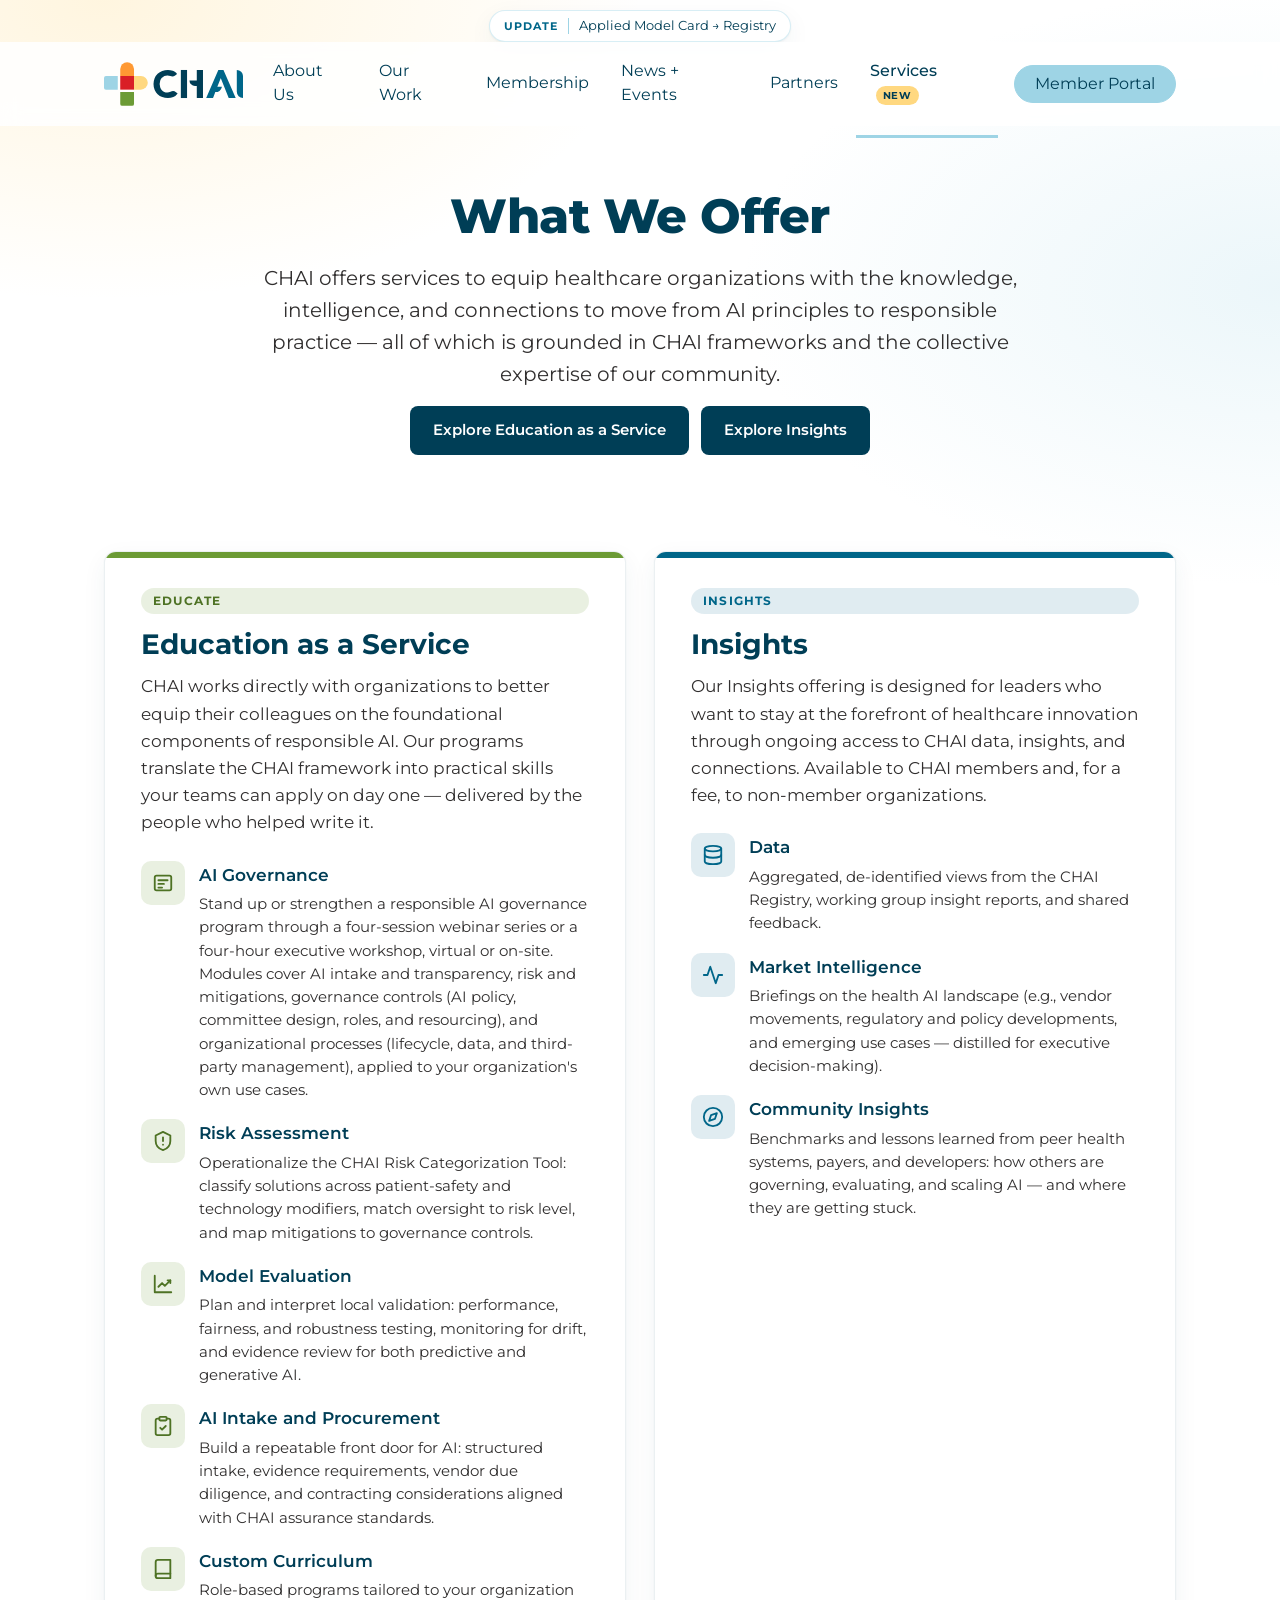
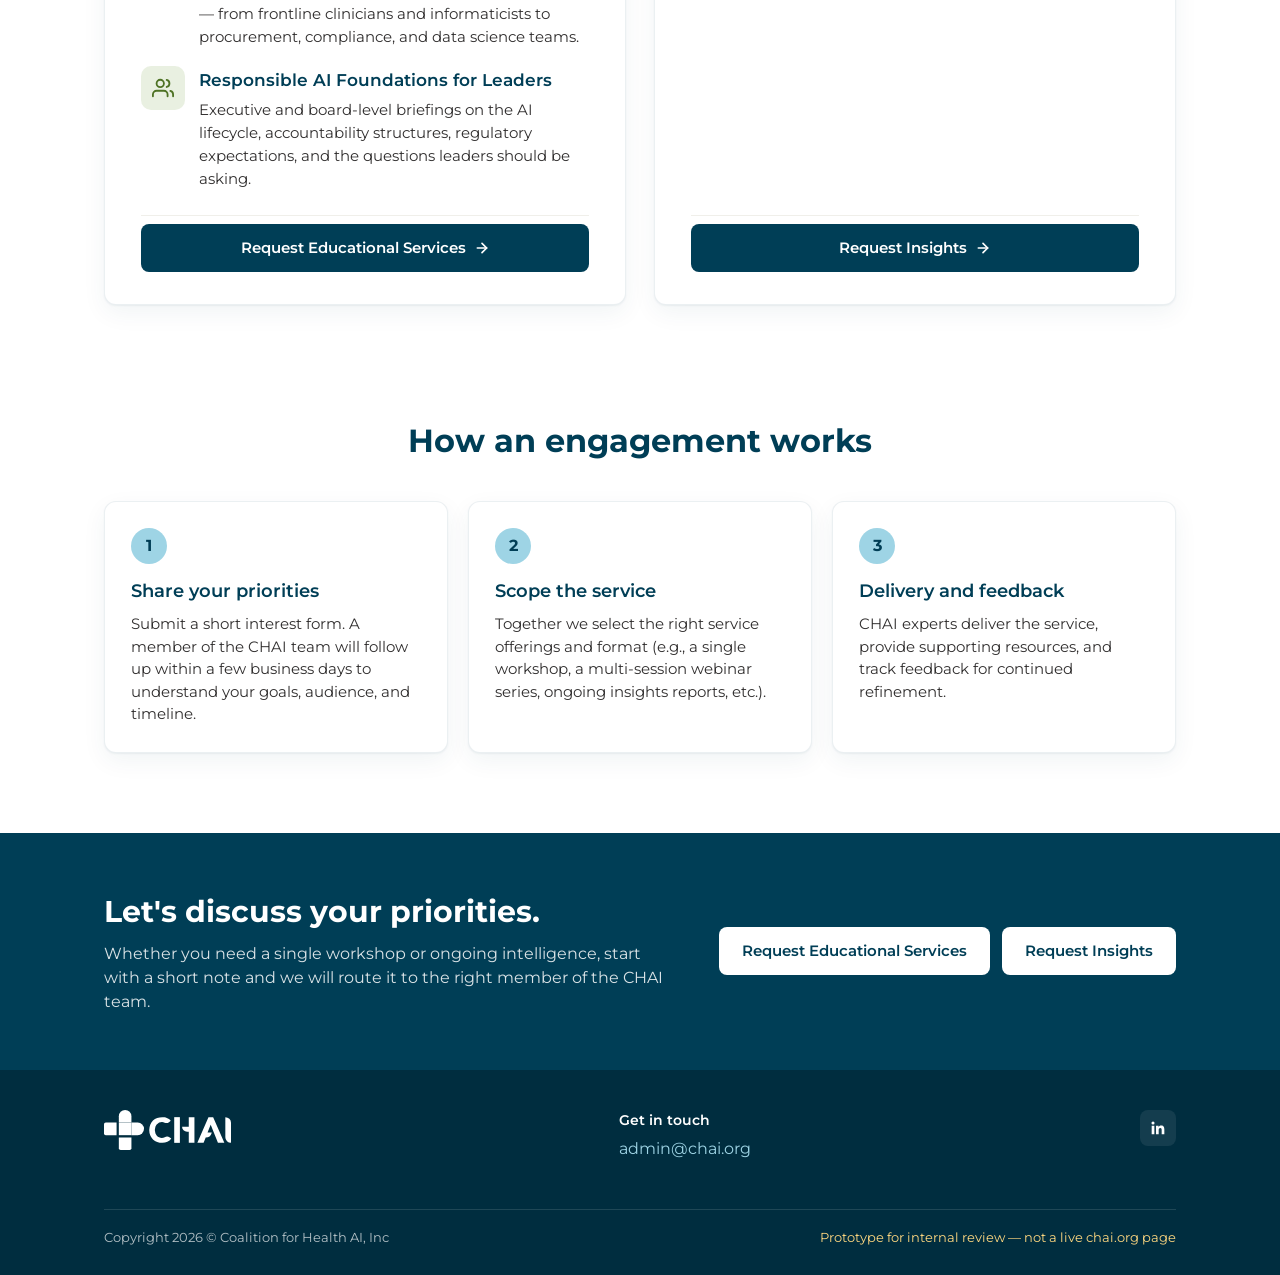
==== commit edb90306: "Hero buttons: both solid dark blue Co-Authored-By: Claude Fable 5.1 <noreply@anthropic.com>" ====
--- a/index.html
+++ b/index.html
@@ -43,8 +43,8 @@
       <h1>What We Offer</h1>
       <p class="hero__lead">CHAI offers services to equip healthcare organizations with the knowledge, intelligence, and connections to move from AI principles to responsible practice — all of which is grounded in CHAI frameworks and the collective expertise of our community.</p>
       <div class="hero__actions">
-        <a class="btn btn--cta" href="#education">Explore Education as a Service</a>
-        <a class="btn btn--cta" href="#insights">Explore Insights</a>
+        <a class="btn btn--primary" href="#education">Explore Education as a Service</a>
+        <a class="btn btn--primary" href="#insights">Explore Insights</a>
       </div>
     </section>
 
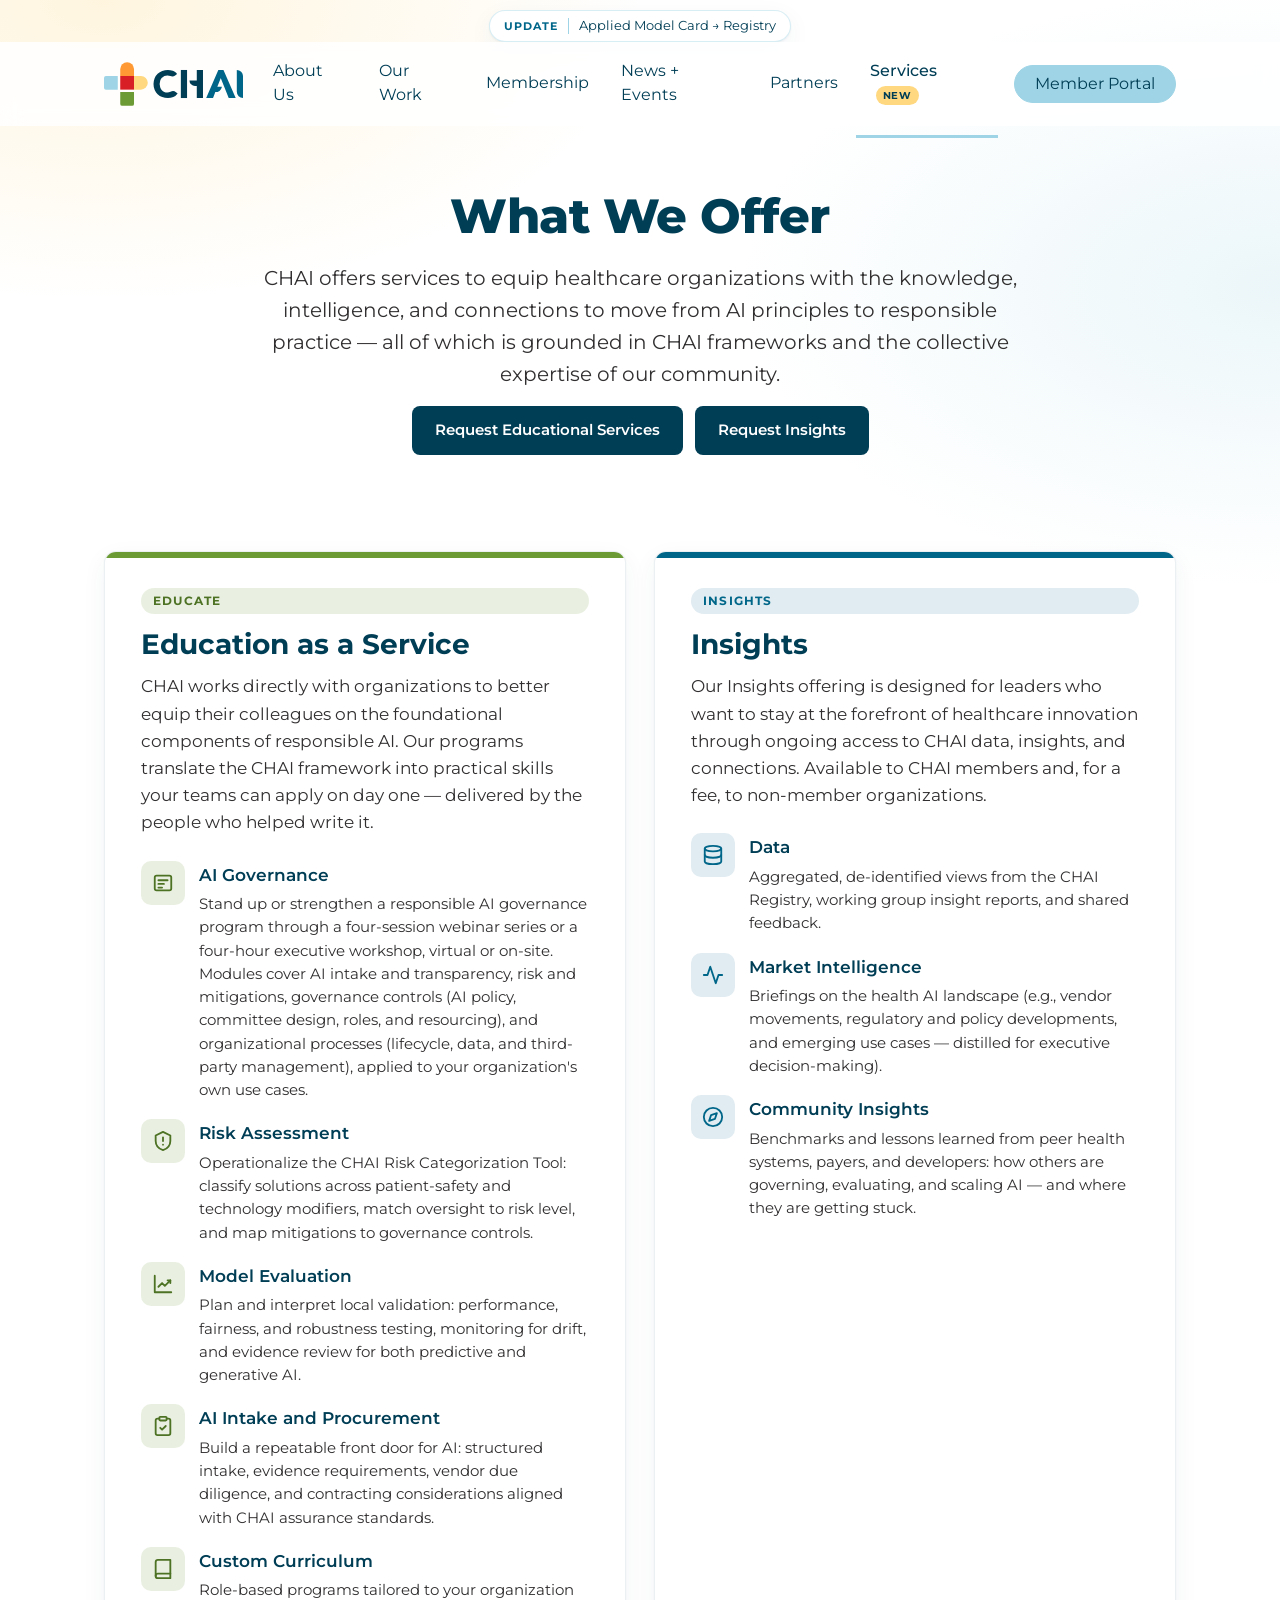
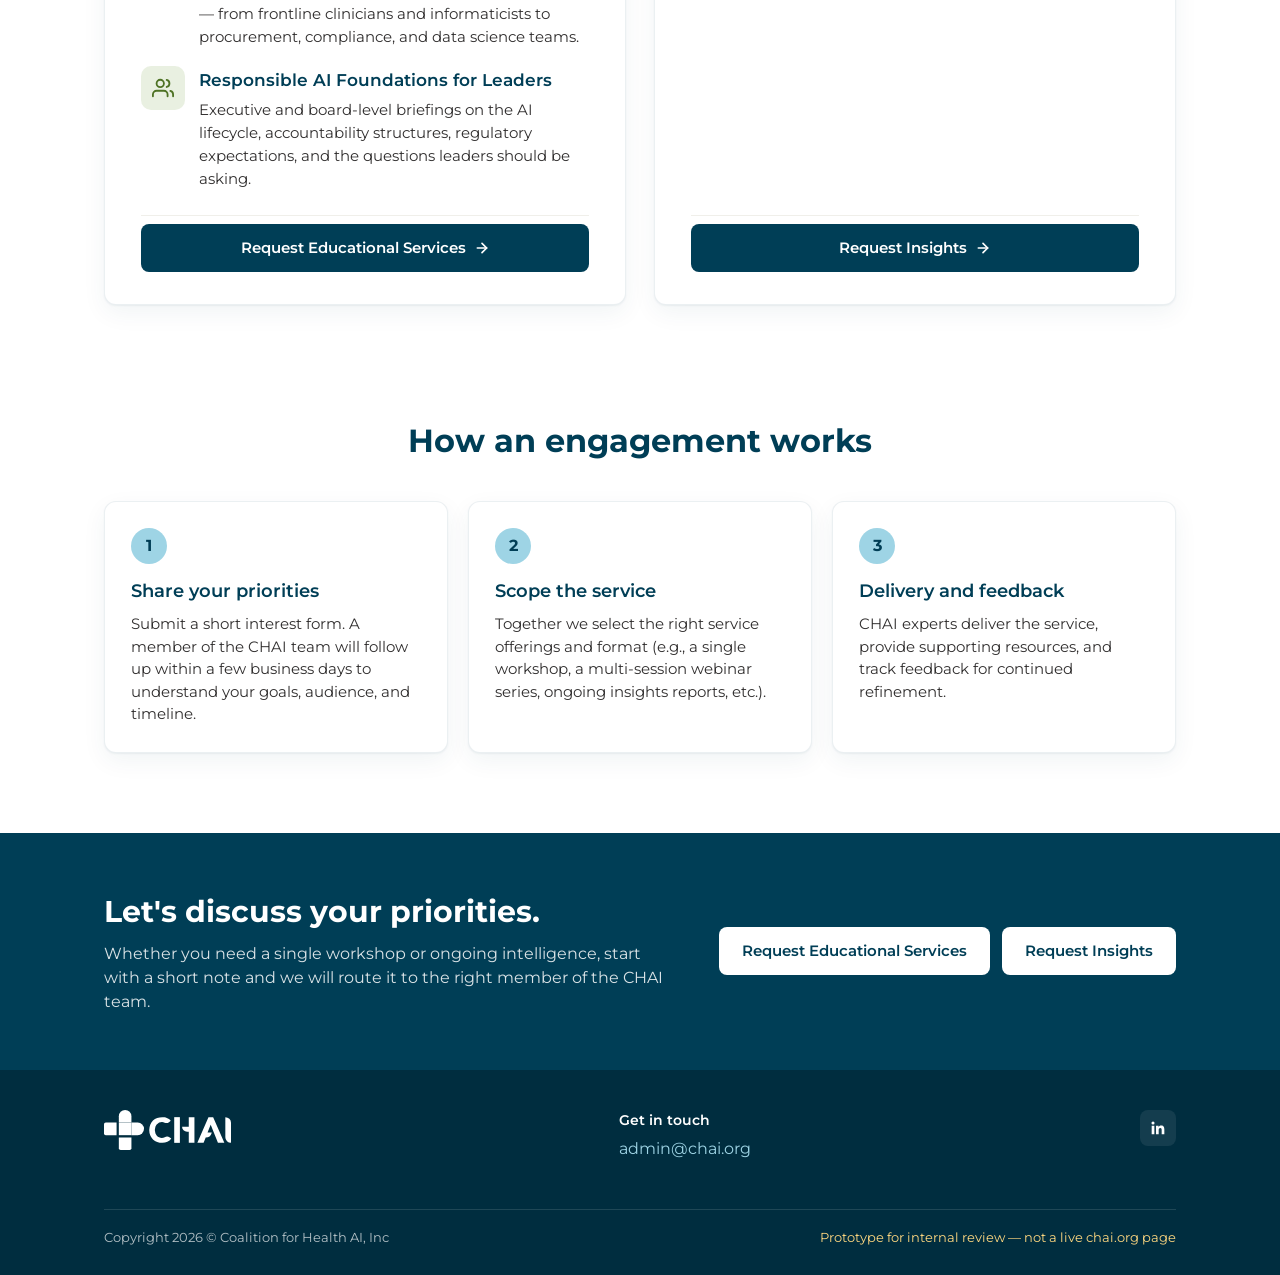
==== commit 460cc7b5: "Hero buttons link straight to the request form Co-Authored-By: Claude Fable 5.1 <noreply@anthropic.c" ====
--- a/index.html
+++ b/index.html
@@ -43,8 +43,8 @@
       <h1>What We Offer</h1>
       <p class="hero__lead">CHAI offers services to equip healthcare organizations with the knowledge, intelligence, and connections to move from AI principles to responsible practice — all of which is grounded in CHAI frameworks and the collective expertise of our community.</p>
       <div class="hero__actions">
-        <a class="btn btn--primary" href="#education">Explore Education as a Service</a>
-        <a class="btn btn--primary" href="#insights">Explore Insights</a>
+        <a class="btn btn--primary" href="request.html?service=education">Request Educational Services</a>
+        <a class="btn btn--primary" href="request.html?service=insights">Request Insights</a>
       </div>
     </section>
 
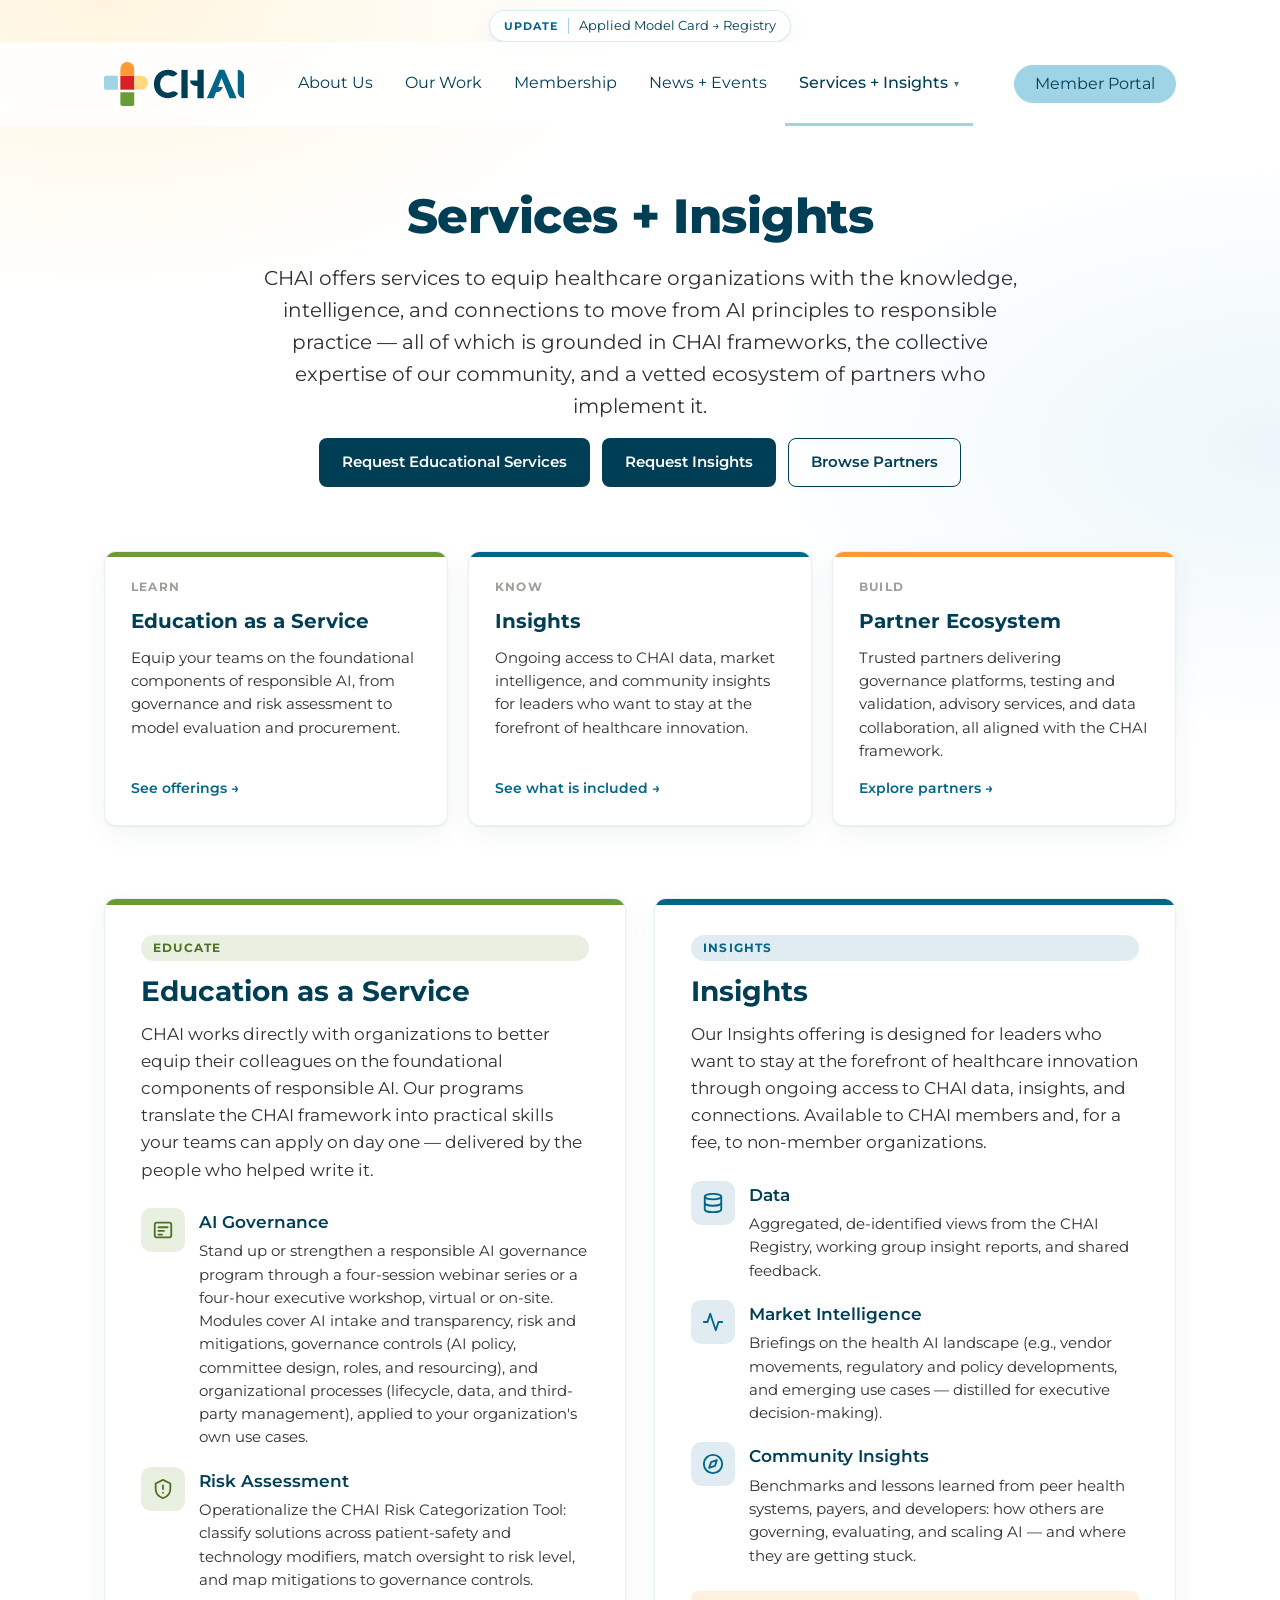
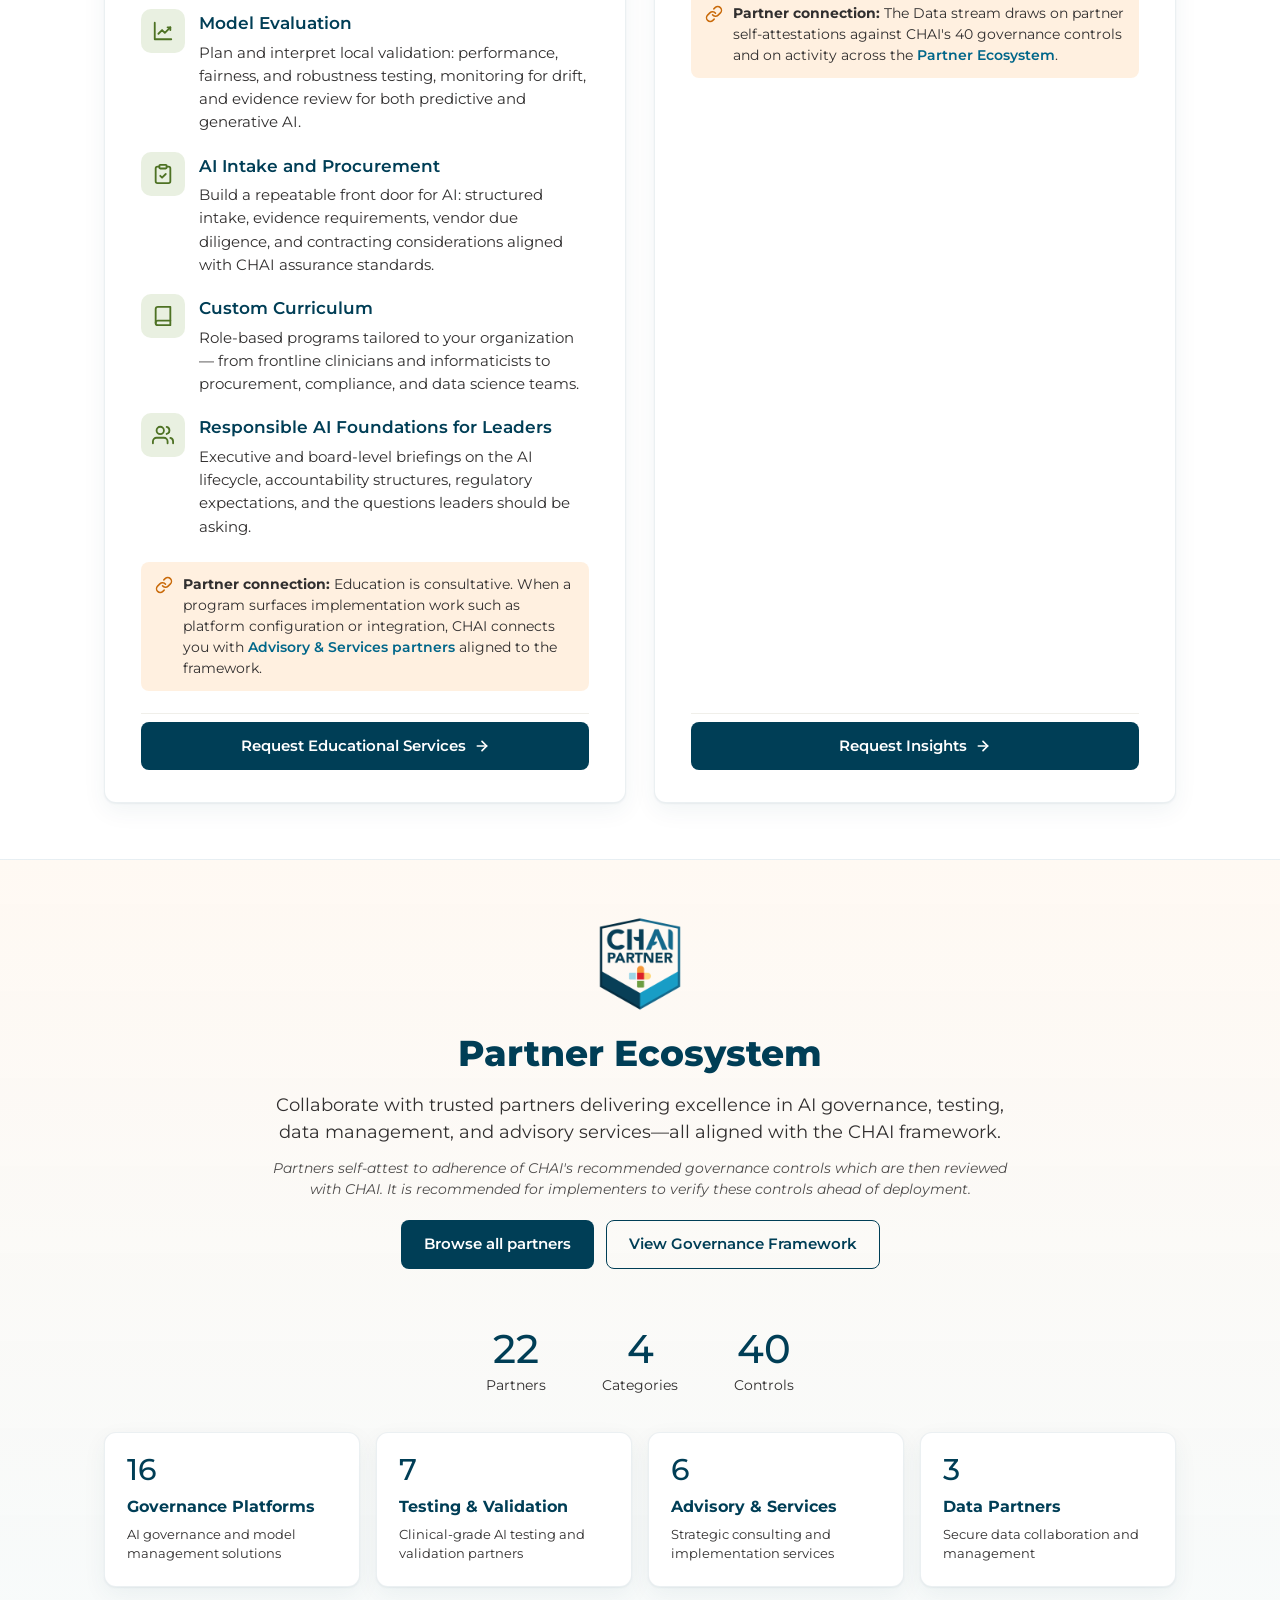
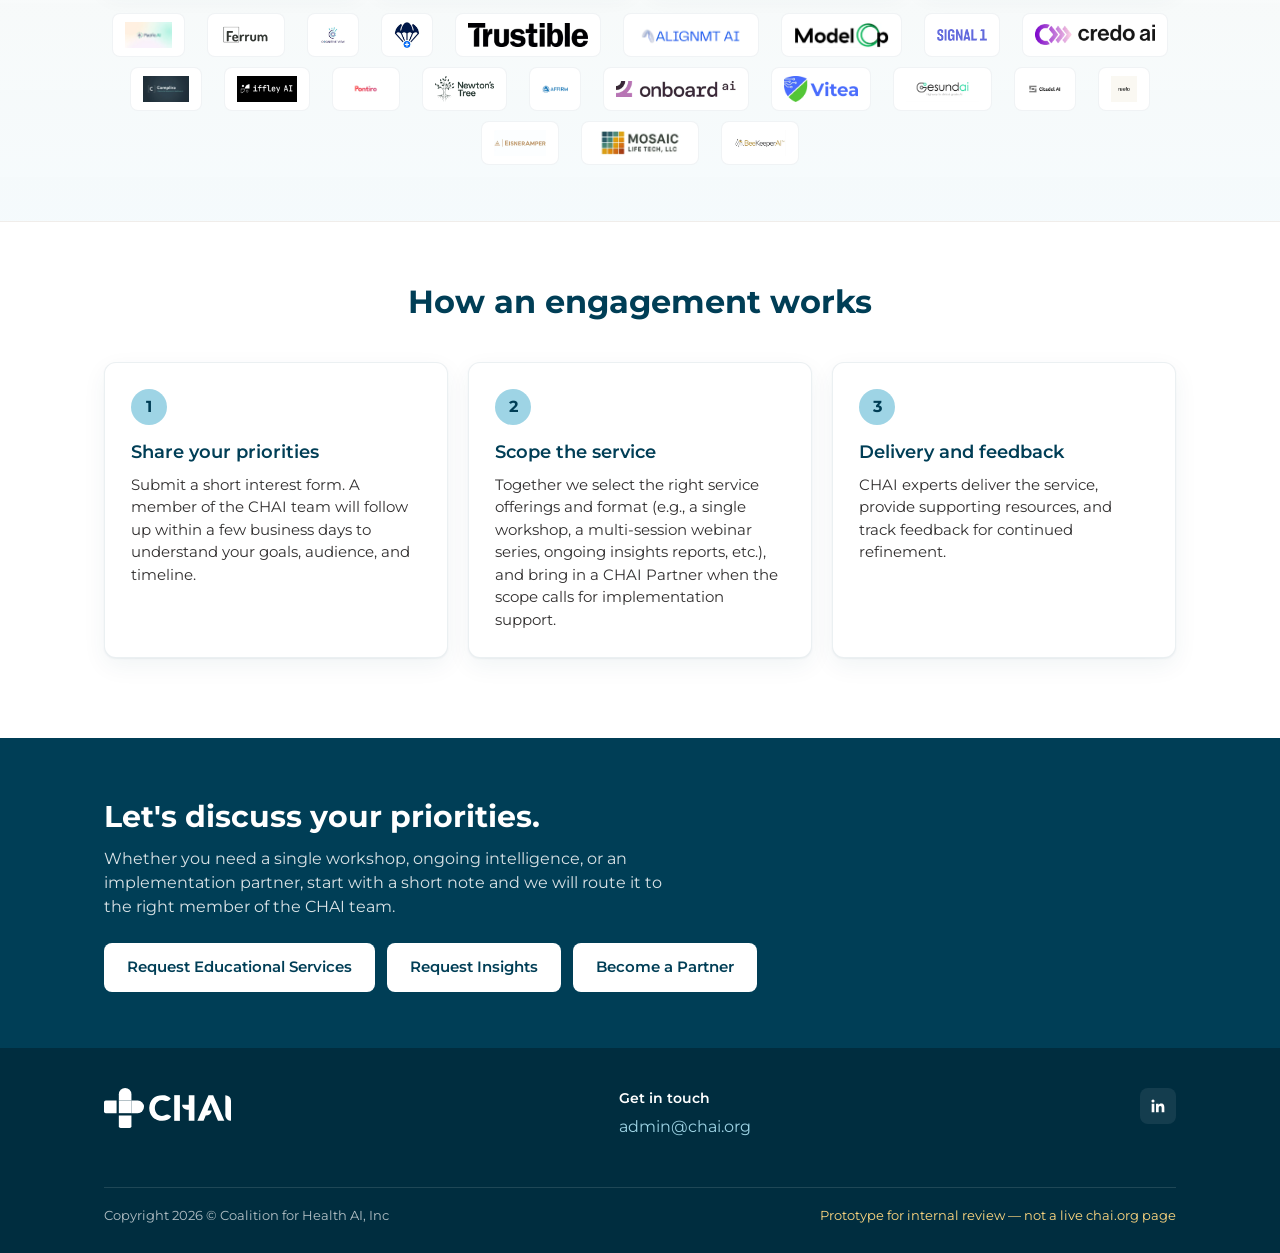
==== commit 28af8bdc: "Merge Partner Ecosystem into a Services + Insights structure Single nav tab with dropdown, three-doo" ====
--- a/index.html
+++ b/index.html
@@ -3,8 +3,8 @@
 <head>
   <meta charset="utf-8">
   <meta name="viewport" content="width=device-width, initial-scale=1">
-  <title>Services | CHAI</title>
-  <meta name="description" content="CHAI Services: Education as a Service and Insights for healthcare organizations building responsible AI programs on the CHAI framework.">
+  <title>Services + Insights | CHAI</title>
+  <meta name="description" content="CHAI Services + Insights: Education as a Service, Insights, and the CHAI Partner Ecosystem for healthcare organizations building responsible AI programs.">
   <link rel="icon" href="logo.svg" type="image/svg+xml">
   <link rel="preconnect" href="https://fonts.googleapis.com">
   <link rel="preconnect" href="https://fonts.gstatic.com" crossorigin>
@@ -26,8 +26,14 @@
           <li><a href="https://www.chai.org/our-work">Our Work</a></li>
           <li><a href="https://www.chai.org/membership">Membership</a></li>
           <li><a href="https://www.chai.org/news-events">News + Events</a></li>
-          <li><a href="https://www.chai.org/partners">Partners</a></li>
-          <li><a href="index.html" class="is-active" aria-current="page">Services<span class="is-new">New</span></a></li>
+          <li class="nav__item">
+            <a href="index.html" class="is-active" aria-current="page" aria-haspopup="true">Services + Insights<span class="nav__caret" aria-hidden="true">&#9662;</span></a>
+            <ul class="nav__menu" aria-label="Services + Insights">
+              <li><a href="index.html#education" class="">Education as a Service</a></li>
+              <li><a href="index.html#insights" class="">Insights</a></li>
+              <li><a href="partners.html" class="">Partner Ecosystem</a></li>
+            </ul>
+          </li>
         </ul>
       </nav>
       <div class="nav__right">
@@ -40,16 +46,43 @@
   <main>
     <!-- Hero -->
     <section class="hero container">
-      <h1>What We Offer</h1>
-      <p class="hero__lead">CHAI offers services to equip healthcare organizations with the knowledge, intelligence, and connections to move from AI principles to responsible practice — all of which is grounded in CHAI frameworks and the collective expertise of our community.</p>
+      <h1>Services + Insights</h1>
+      <p class="hero__lead">CHAI offers services to equip healthcare organizations with the knowledge, intelligence, and connections to move from AI principles to responsible practice — all of which is grounded in CHAI frameworks, the collective expertise of our community, and a vetted ecosystem of partners who implement it.</p>
       <div class="hero__actions">
         <a class="btn btn--primary" href="request.html?service=education">Request Educational Services</a>
         <a class="btn btn--primary" href="request.html?service=insights">Request Insights</a>
+        <a class="btn btn--outline" href="partners.html">Browse Partners</a>
+      </div>
+    </section>
+
+    <!-- Three doors -->
+    <section class="section" style="padding-top:24px">
+      <div class="container">
+        <div class="doors">
+          <a class="door door--educate" href="#education">
+            <span class="door__kicker">Learn</span>
+            <h3>Education as a Service</h3>
+            <p>Equip your teams on the foundational components of responsible AI, from governance and risk assessment to model evaluation and procurement.</p>
+            <span class="door__link">See offerings &rarr;</span>
+          </a>
+          <a class="door door--insights" href="#insights">
+            <span class="door__kicker">Know</span>
+            <h3>Insights</h3>
+            <p>Ongoing access to CHAI data, market intelligence, and community insights for leaders who want to stay at the forefront of healthcare innovation.</p>
+            <span class="door__link">See what is included &rarr;</span>
+          </a>
+          <a class="door door--partners" href="#partners">
+            <span class="door__kicker">Build</span>
+            <h3>Partner Ecosystem</h3>
+            <p>Trusted partners delivering governance platforms, testing and validation, advisory services, and data collaboration, all aligned with the CHAI framework.</p>
+            <span class="door__link">Explore partners &rarr;</span>
+          </a>
+        </div>
       </div>
     </section>
 
     <!-- Two-column offerings -->
-    <section class="section">
+    <section class="section" style="padding-top:16px">
       <div class="container">
         <div class="offer-grid">
 
@@ -116,6 +149,7 @@
               </li>
 </ul>
 
+            <p class="offer__partner"><svg viewBox="0 0 24 24" fill="none" stroke="currentColor" stroke-width="2" stroke-linecap="round" stroke-linejoin="round" aria-hidden="true"><path d="M10 13a5 5 0 0 0 7.54.54l3-3a5 5 0 0 0-7.07-7.07l-1.72 1.71"/><path d="M14 11a5 5 0 0 0-7.54-.54l-3 3a5 5 0 0 0 7.07 7.07l1.71-1.71"/></svg><span><strong>Partner connection:</strong> Education is consultative. When a program surfaces implementation work such as platform configuration or integration, CHAI connects you with <a href="partners.html#adv">Advisory &amp; Services partners</a> aligned to the framework.</span></p>
             <div class="offer__cta">
               <a class="btn btn--primary btn--block" href="request.html?service=education">Request Educational Services
                 <svg viewBox="0 0 24 24" fill="none" stroke="currentColor" stroke-width="2.5" stroke-linecap="round" stroke-linejoin="round" aria-hidden="true"><path d="M5 12h14"/><path d="M12 5l7 7-7 7"/></svg>
@@ -159,6 +193,7 @@
               </li>
             </ul>
 
+            <p class="offer__partner"><svg viewBox="0 0 24 24" fill="none" stroke="currentColor" stroke-width="2" stroke-linecap="round" stroke-linejoin="round" aria-hidden="true"><path d="M10 13a5 5 0 0 0 7.54.54l3-3a5 5 0 0 0-7.07-7.07l-1.72 1.71"/><path d="M14 11a5 5 0 0 0-7.54-.54l-3 3a5 5 0 0 0 7.07 7.07l1.71-1.71"/></svg><span><strong>Partner connection:</strong> The Data stream draws on partner self-attestations against CHAI's 40 governance controls and on activity across the <a href="partners.html">Partner Ecosystem</a>.</span></p>
             <div class="offer__cta">
               <a class="btn btn--primary btn--block" href="request.html?service=insights">Request Insights
                 <svg viewBox="0 0 24 24" fill="none" stroke="currentColor" stroke-width="2.5" stroke-linecap="round" stroke-linejoin="round" aria-hidden="true"><path d="M5 12h14"/><path d="M12 5l7 7-7 7"/></svg>
@@ -170,7 +205,29 @@
       </div>
     </section>
 
-    <!-- How it works -->
+    <!-- Partner Ecosystem -->
+    <section class="section eco" id="partners">
+      <div class="container">
+        <div class="eco__head">
+          <img class="eco__badge" src="partners/chai-partner-badge.png" alt="CHAI Partner">
+          <h2>Partner Ecosystem</h2>
+          <p class="lead">Collaborate with trusted partners delivering excellence in AI governance, testing, data management, and advisory services—all aligned with the CHAI framework.</p>
+          <p class="eco__disclaimer">Partners self-attest to adherence of CHAI's recommended governance controls which are then reviewed with CHAI. It is recommended for implementers to verify these controls ahead of deployment.</p>
+          <div class="eco__actions">
+            <a class="btn btn--primary" href="partners.html">Browse all partners</a>
+            <a class="btn btn--outline" href="https://www.chai.org/our-work" target="_blank" rel="noopener">View Governance Framework</a>
+          </div>
+        </div>
+        <div class="stats" aria-label="Partner ecosystem at a glance">
+          <div class="stat"><div class="stat__num" id="statPartners">22</div><div class="stat__label">Partners</div></div>
+          <div class="stat"><div class="stat__num">4</div><div class="stat__label">Categories</div></div>
+          <div class="stat"><div class="stat__num">40</div><div class="stat__label">Controls</div></div>
+        </div>
+        <div class="cats" id="catTiles"></div>
+        <ul class="eco__logos" id="ecoLogos" aria-label="CHAI Partners"></ul>
+      </div>
+    </section>
+
     <section class="section">
       <div class="container">
         <div class="section__head">
@@ -185,7 +242,7 @@
           <div class="step">
             <div class="step__num">2</div>
             <h3>Scope the service</h3>
-            <p>Together we select the right service offerings and format (e.g., a single workshop, a multi-session webinar series, ongoing insights reports, etc.).</p>
+            <p>Together we select the right service offerings and format (e.g., a single workshop, a multi-session webinar series, ongoing insights reports, etc.), and bring in a CHAI Partner when the scope calls for implementation support.</p>
           </div>
           <div class="step">
             <div class="step__num">3</div>
@@ -201,11 +258,12 @@
       <div class="container">
         <div>
           <h2>Let's discuss your priorities.</h2>
-          <p>Whether you need a single workshop or ongoing intelligence, start with a short note and we will route it to the right member of the CHAI team.</p>
+          <p>Whether you need a single workshop, ongoing intelligence, or an implementation partner, start with a short note and we will route it to the right member of the CHAI team.</p>
         </div>
         <div class="band__actions">
           <a class="btn btn--light" href="request.html?service=education">Request Educational Services</a>
           <a class="btn btn--light" href="request.html?service=insights">Request Insights</a>
+          <a class="btn btn--light" href="request.html?service=partner-join">Become a Partner</a>
         </div>
       </div>
     </section>
@@ -230,6 +288,7 @@
     </div>
   </footer>
 
+  <script src="partners-data.js"></script>
   <script src="app.js"></script>
 </body>
 </html>
--- a/styles.css
+++ b/styles.css
@@ -212,3 +212,78 @@
   .audience { grid-template-columns: 1fr; }
   .stats { gap: 32px; }
 }
+
+/* ===== Merged Services + Insights additions ===== */
+/* Nav dropdown */
+.nav__item { position: relative; }
+.nav__menu { display: none; position: absolute; top: 100%; left: 0; min-width: 240px; background: var(--white); border: 1px solid rgba(0,62,86,0.08); border-radius: 10px; box-shadow: var(--shadow); padding: 8px; margin: 0; list-style: none; z-index: 60; }
+.nav__item:hover .nav__menu, .nav__item:focus-within .nav__menu { display: block; }
+.nav__links .nav__menu a { display: block; padding: 10px 12px; border: 0; border-radius: 6px; font-size: 15px; color: var(--dark-blue); }
+.nav__links .nav__menu a:hover { background: var(--light-blue-20); color: var(--dark-blue); }
+.nav__links .nav__menu a.is-current { background: var(--light-blue-20); font-weight: 600; }
+.nav__caret { display: inline-block; margin-left: 6px; font-size: 10px; vertical-align: middle; opacity: .7; }
+
+/* Three-door overview */
+.doors { display: grid; grid-template-columns: repeat(3, 1fr); gap: 20px; }
+.door { background: var(--white); border: 1px solid rgba(0,62,86,0.08); border-radius: var(--radius-card); box-shadow: var(--shadow); padding: 26px; display: flex; flex-direction: column; gap: 10px; color: var(--dark-gray); position: relative; overflow: hidden; }
+.door::before { content: ""; position: absolute; left: 0; top: 0; right: 0; height: 5px; }
+.door--educate::before { background: var(--green); }
+.door--insights::before { background: var(--medium-blue); }
+.door--partners::before { background: var(--orange); }
+.door:hover { text-decoration: none; transform: translateY(-2px); transition: transform .15s; }
+.door__kicker { font-size: 12px; font-weight: 700; letter-spacing: .1em; text-transform: uppercase; color: var(--medium-gray); }
+.door h3 { margin: 0; font-size: 20px; font-weight: 700; color: var(--dark-blue); }
+.door p { margin: 0; font-size: 15px; line-height: 1.55; }
+.door__link { margin-top: auto; padding-top: 6px; font-weight: 600; color: var(--medium-blue); font-size: 14px; }
+
+/* Partner tie-in line inside each pane */
+.offer__partner { display: flex; gap: 10px; align-items: flex-start; background: var(--orange-15); border-radius: 8px; padding: 12px 14px; font-size: 14px; margin: 0 0 22px; color: var(--dark-gray); }
+.offer__partner svg { width: 18px; height: 18px; flex: none; margin-top: 2px; color: #c96a0a; }
+.offer__partner a { font-weight: 600; }
+
+/* Partner ecosystem section + directory */
+.eco { background: linear-gradient(180deg, rgba(255,153,51,0.06), rgba(158,212,229,0.10)); border-top: 1px solid rgba(0,62,86,0.06); border-bottom: 1px solid rgba(0,62,86,0.06); }
+.eco__head { text-align: center; max-width: 760px; margin: 0 auto 28px; }
+.eco__badge { height: 96px; width: auto; margin: 0 auto 14px; }
+.eco__head h2 { font-size: 36px; font-weight: 800; color: var(--dark-blue); margin: 0 0 12px; }
+.eco__head .lead { font-size: 18px; margin: 0 0 12px; }
+.eco__disclaimer { font-size: 14px; font-style: italic; color: var(--dark-gray); opacity: .85; margin: 0 0 20px; }
+.eco__actions { display: flex; gap: 12px; justify-content: center; flex-wrap: wrap; margin-bottom: 8px; }
+.cats { display: grid; grid-template-columns: repeat(4, 1fr); gap: 16px; margin-top: 28px; }
+.cat { background: var(--white); border: 1px solid rgba(0,62,86,0.08); border-radius: var(--radius-card); padding: 22px; box-shadow: var(--shadow); color: var(--dark-gray); display: flex; flex-direction: column; gap: 6px; }
+.cat:hover { text-decoration: none; transform: translateY(-2px); transition: transform .15s; }
+.cat__count { font-size: 30px; font-weight: 500; color: var(--dark-blue); line-height: 1; }
+.cat h3 { margin: 4px 0 0; font-size: 16px; font-weight: 700; color: var(--dark-blue); }
+.cat p { margin: 0; font-size: 13px; }
+.eco__logos { display: flex; flex-wrap: wrap; gap: 10px 22px; justify-content: center; align-items: center; margin: 26px 0 0; padding: 0; list-style: none; }
+.eco__logos li { background: var(--white); border-radius: 8px; padding: 8px 12px; border: 1px solid rgba(0,62,86,0.06); }
+.eco__logos img { height: 26px; width: auto; max-width: 120px; object-fit: contain; }
+
+.filters { display: flex; flex-wrap: wrap; gap: 8px; justify-content: center; margin: 8px 0 36px; }
+.filters button { font-family: inherit; font-size: 14px; border: 1px solid var(--light-blue); background: var(--white); color: var(--dark-blue); border-radius: 999px; padding: 7px 16px; cursor: pointer; }
+.filters button.is-on { background: var(--dark-blue); border-color: var(--dark-blue); color: var(--white); font-weight: 600; }
+.filters button .n { opacity: .7; margin-left: 4px; }
+.dir-section { padding: 8px 0 36px; }
+.dir-section h2 { font-size: 26px; font-weight: 700; color: var(--dark-blue); margin: 0 0 4px; }
+.dir-section .sub { margin: 0 0 20px; color: var(--dark-gray); }
+.pgrid { display: grid; grid-template-columns: repeat(3, 1fr); gap: 18px; }
+.pcard { background: var(--white); border: 1px solid rgba(0,62,86,0.08); border-radius: var(--radius-card); padding: 22px; box-shadow: var(--shadow); display: flex; flex-direction: column; gap: 10px; }
+.pcard__logo { height: 56px; display: flex; align-items: center; }
+.pcard__logo img { max-height: 44px; max-width: 160px; width: auto; object-fit: contain; }
+.pcard h3 { margin: 0; font-size: 18px; font-weight: 600; color: var(--dark-blue); }
+.pcard p { margin: 0; font-size: 14px; line-height: 1.55; flex: 1; }
+.pcard__foot { display: flex; justify-content: space-between; align-items: center; font-size: 13px; padding-top: 10px; border-top: 1px solid var(--light-gray); }
+.pcard__ctl { color: var(--medium-gray); }
+.pcard__ctl.is-ok { color: #4e7224; font-weight: 600; }
+.pcard__tags { display: flex; gap: 6px; flex-wrap: wrap; }
+.pcard__tags span { font-size: 11px; font-weight: 700; letter-spacing: .04em; text-transform: uppercase; background: var(--light-gray); color: var(--dark-blue); border-radius: 999px; padding: 3px 8px; }
+.dir-count { text-align: center; color: var(--medium-gray); font-size: 14px; margin: -24px 0 24px; }
+.band__actions .btn--light { white-space: nowrap; }
+
+@media (max-width: 960px) { .doors { grid-template-columns: 1fr; } .cats { grid-template-columns: 1fr 1fr; } .pgrid { grid-template-columns: 1fr 1fr; } }
+@media (max-width: 820px) {
+  .nav__menu { display: block; position: static; border: 0; box-shadow: none; padding: 0 0 0 14px; min-width: 0; }
+  .nav__caret { display: none; }
+  .cats { grid-template-columns: 1fr; } .pgrid { grid-template-columns: 1fr; }
+  .eco__head h2 { font-size: 30px; }
+}
